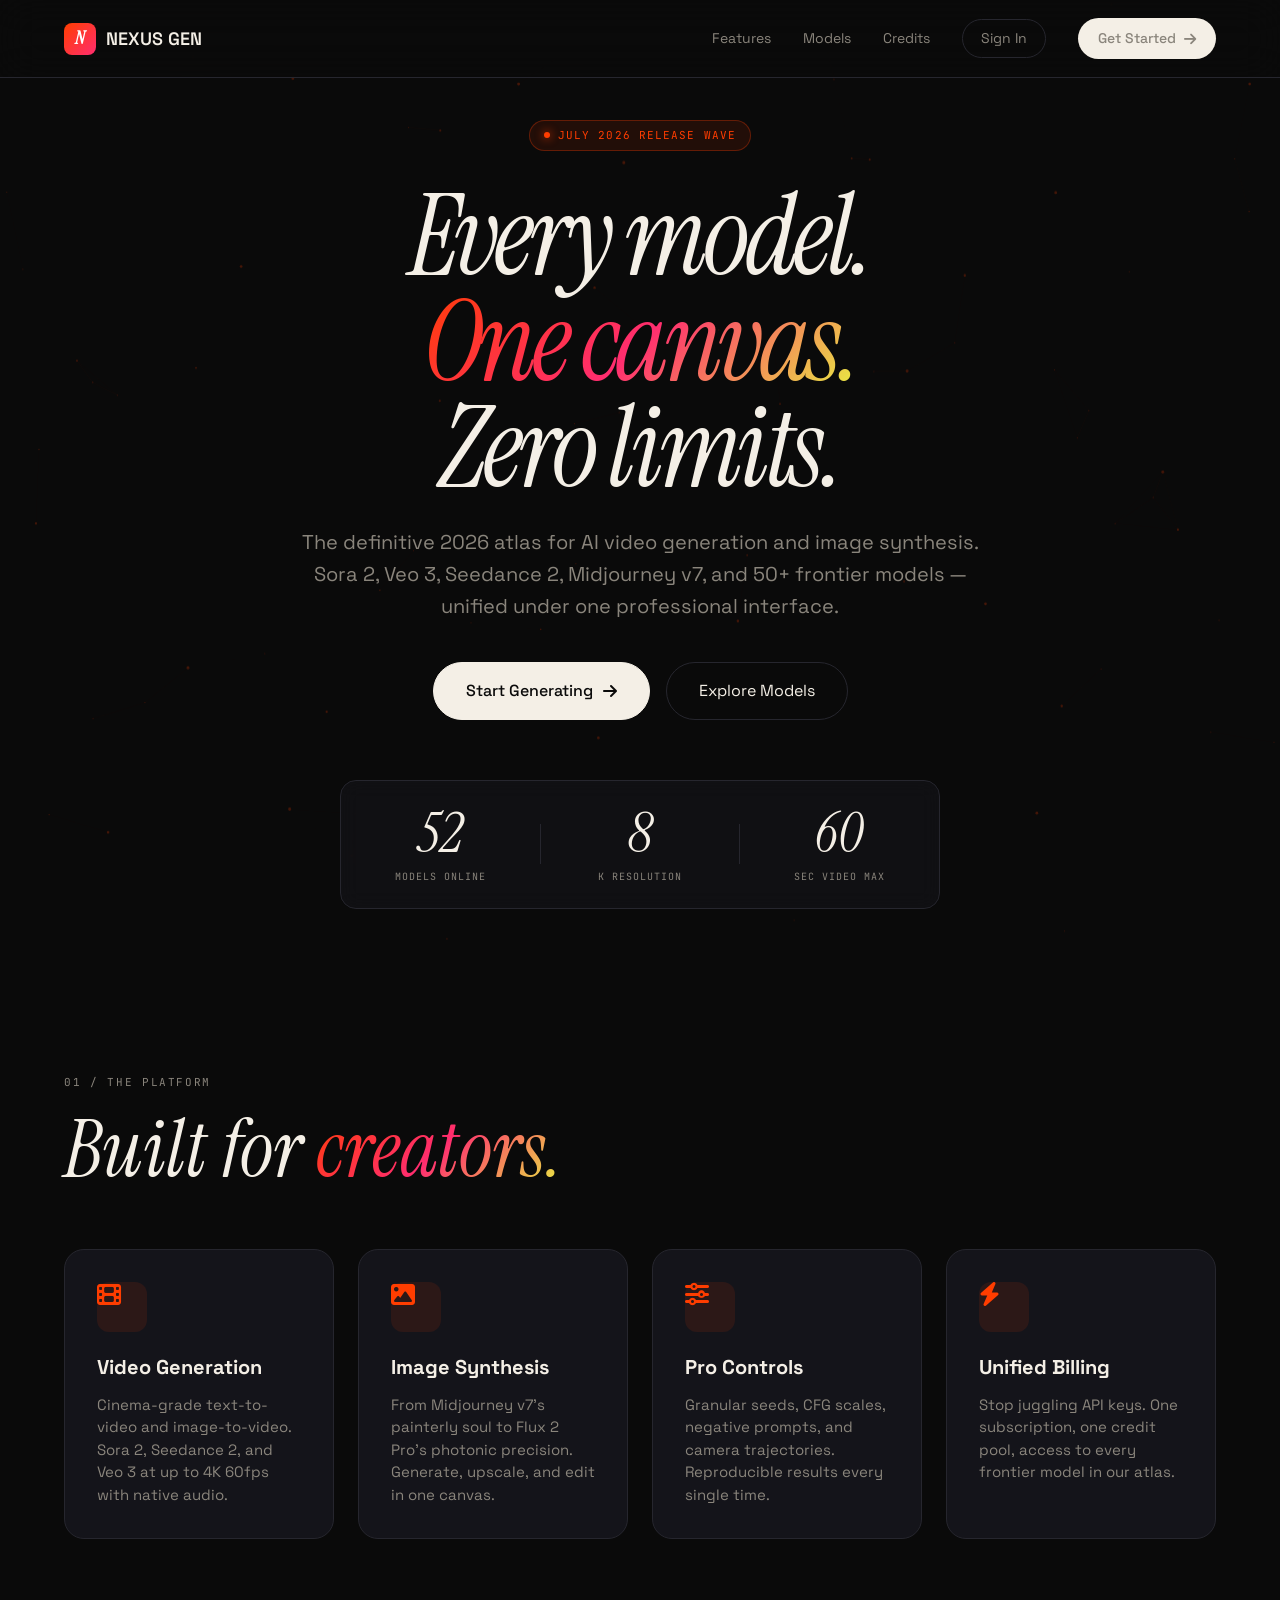
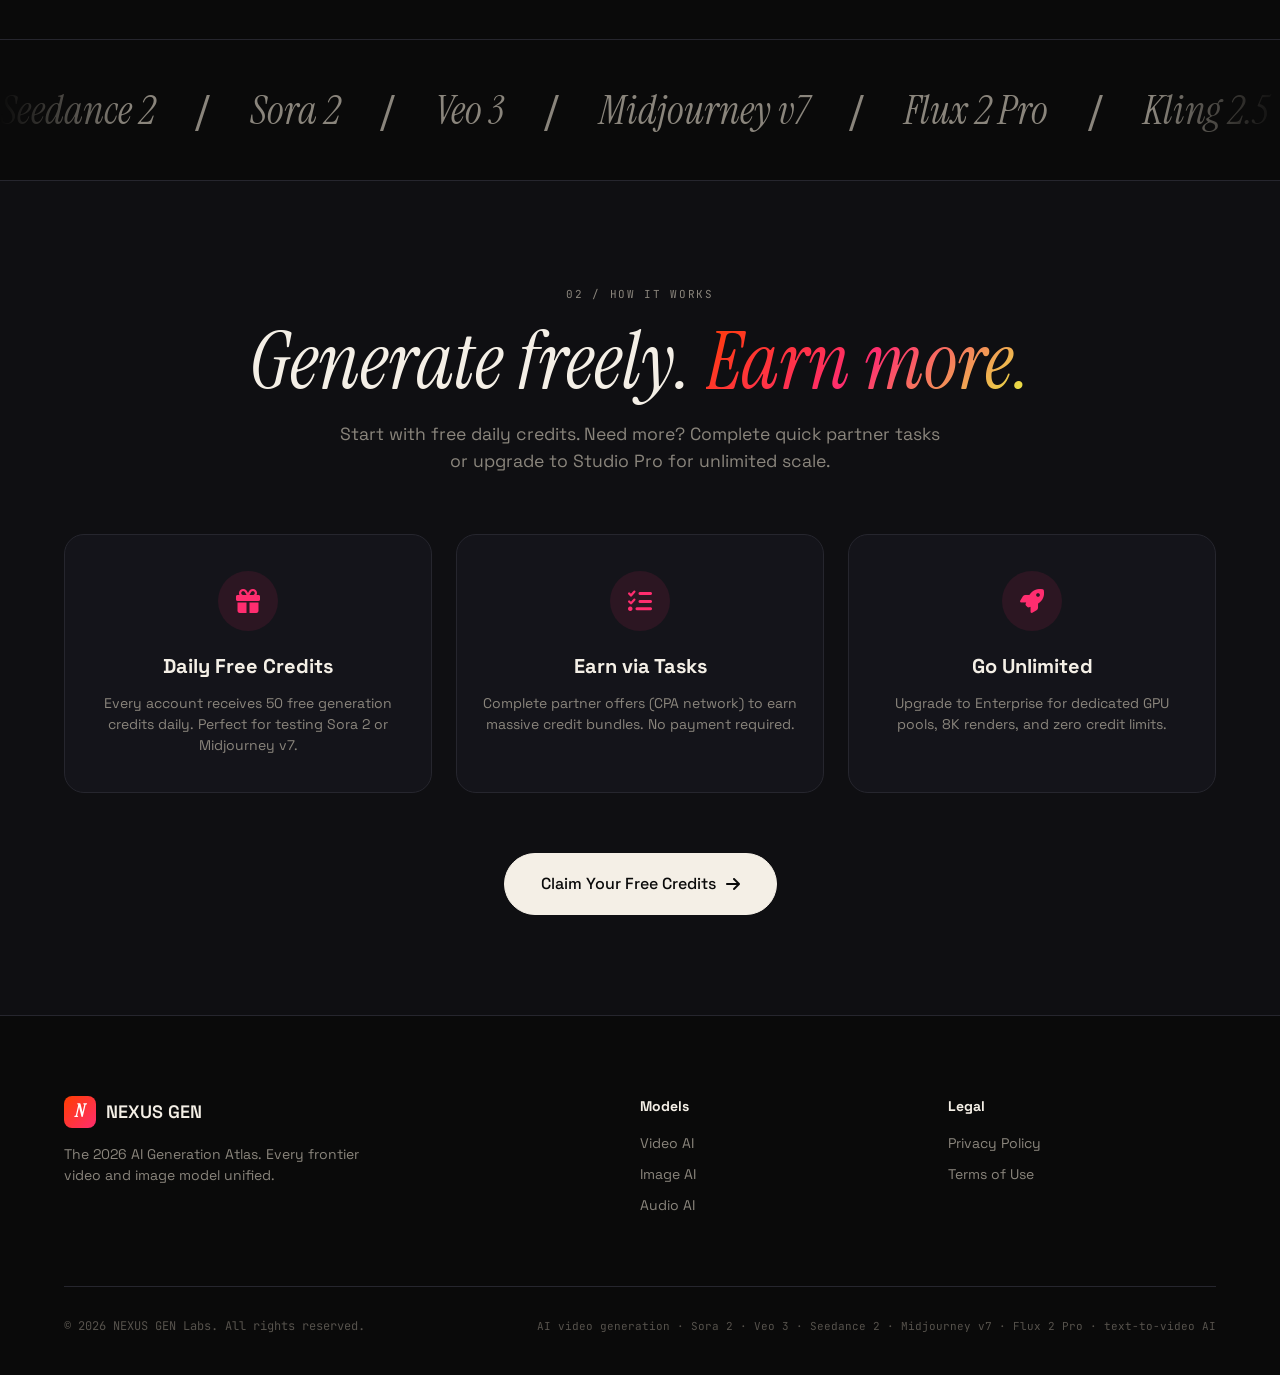
==== index.html @ 6e1616d5 "Update links in index.html to remove file extensions" ====
<!DOCTYPE html>
<html lang="en">
<head>
    <meta charset="UTF-8">
    <meta name="viewport" content="width=device-width, initial-scale=1.0, maximum-scale=1.0, user-scalable=no">
    <title>NEXUS GEN — The 2026 AI Generation Atlas | Video & Image Models</title>
    <meta name="description" content="The definitive July 2026 hub for AI video generation and image synthesis. Sora 2, Veo 3, Seedance 2, Kling 2.5, Midjourney v7, Flux 2 Pro. Start generating with free credits.">
    <meta name="keywords" content="AI video generation, AI image generation, Sora 2, Veo 3, Seedance 2, Midjourney v7, Flux 2 Pro, generative AI 2026, text-to-video AI, AI art generator">
    
    <link rel="preconnect" href="https://fonts.googleapis.com">
    <link rel="preconnect" href="https://fonts.gstatic.com" crossorigin>
    <link href="https://fonts.googleapis.com/css2?family=Instrument+Serif:ital@0;1&family=Space+Grotesk:wght@300;400;500;600;700&family=JetBrains+Mono:wght@300;400;500&display=swap" rel="stylesheet">
    
    <link rel="stylesheet" href="style.css">
    <link rel="stylesheet" href="https://cdnjs.cloudflare.com/ajax/libs/font-awesome/6.5.1/css/all.min.css">
</head>
<body>

    <!-- Navigation -->
    <nav class="navbar">
        <div class="nav-container">
            <a href="index" class="logo">
                <div class="logo-mark">N</div>
                <span>NEXUS GEN</span>
            </a>
            
            <button class="mobile-menu-btn" id="mobileMenuBtn" aria-label="Toggle menu">
                <i class="fa-solid fa-bars"></i>
            </button>
            
            <div class="nav-links" id="navLinks">
                <a href="#features">Features</a>
                <a href="#models">Models</a>
                <a href="#credits">Credits</a>
                <a href="auth" class="btn-signin">Sign In</a>
                <a href="auth" class="btn-get-started">Get Started <i class="fa-solid fa-arrow-right"></i></a>
            </div>
        </div>
    </nav>

    <!-- Hero Section -->
    <header class="hero">
        <canvas id="heroCanvas"></canvas>
        <div class="hero-content">
            <div class="badge-hero">
                <span class="dot-live"></span> July 2026 Release Wave
            </div>
            <h1 class="hero-title">
                Every model.<br>
                <span class="gradient-text">One canvas.</span><br>
                Zero limits.
            </h1>
            <p class="hero-subtitle">
                The definitive 2026 atlas for AI video generation and image synthesis. Sora 2, Veo 3, Seedance 2, Midjourney v7, and 50+ frontier models — unified under one professional interface.
            </p>
            <div class="hero-actions">
                <a href="auth" class="btn-primary">
                    Start Generating <i class="fa-solid fa-arrow-right"></i>
                </a>
                <a href="#models" class="btn-secondary">
                    Explore Models
                </a>
            </div>
            
            <div class="hero-stats">
                <div class="stat-item">
                    <span class="stat-num" data-count="52">0</span>
                    <span class="stat-label">Models Online</span>
                </div>
                <div class="stat-divider"></div>
                <div class="stat-item">
                    <span class="stat-num" data-count="8">0</span>
                    <span class="stat-label">K Resolution</span>
                </div>
                <div class="stat-divider"></div>
                <div class="stat-item">
                    <span class="stat-num" data-count="60">0</span>
                    <span class="stat-label">Sec Video Max</span>
                </div>
            </div>
        </div>
    </header>

    <!-- Features / SEO Section -->
    <section id="features" class="section-spacing">
        <div class="container">
            <div class="section-header">
                <span class="label">01 / The Platform</span>
                <h2 class="section-title">Built for <span class="gradient-text">creators.</span></h2>
            </div>
            
            <div class="features-grid">
                <div class="feature-card reveal">
                    <i class="fa-solid fa-film feature-icon"></i>
                    <h3>Video Generation</h3>
                    <p>Cinema-grade text-to-video and image-to-video. Sora 2, Seedance 2, and Veo 3 at up to 4K 60fps with native audio.</p>
                </div>
                <div class="feature-card reveal">
                    <i class="fa-solid fa-image feature-icon"></i>
                    <h3>Image Synthesis</h3>
                    <p>From Midjourney v7's painterly soul to Flux 2 Pro's photonic precision. Generate, upscale, and edit in one canvas.</p>
                </div>
                <div class="feature-card reveal">
                    <i class="fa-solid fa-sliders feature-icon"></i>
                    <h3>Pro Controls</h3>
                    <p>Granular seeds, CFG scales, negative prompts, and camera trajectories. Reproducible results every single time.</p>
                </div>
                <div class="feature-card reveal">
                    <i class="fa-solid fa-bolt feature-icon"></i>
                    <h3>Unified Billing</h3>
                    <p>Stop juggling API keys. One subscription, one credit pool, access to every frontier model in our atlas.</p>
                </div>
            </div>
        </div>
    </section>

    <!-- Models Marquee -->
    <section id="models" class="marquee-section">
        <div class="marquee">
            <div class="marquee-track">
                <span class="display-text">Seedance 2</span><span class="separator">/</span>
                <span class="display-text">Sora 2</span><span class="separator">/</span>
                <span class="display-text">Veo 3</span><span class="separator">/</span>
                <span class="display-text">Midjourney v7</span><span class="separator">/</span>
                <span class="display-text">Flux 2 Pro</span><span class="separator">/</span>
                <span class="display-text">Kling 2.5</span><span class="separator">/</span>
                <span class="display-text">Runway Gen-4</span><span class="separator">/</span>
                <span class="display-text">DALL·E 4</span><span class="separator">/</span>
                <!-- Duplicate for seamless loop -->
                <span class="display-text">Seedance 2</span><span class="separator">/</span>
                <span class="display-text">Sora 2</span><span class="separator">/</span>
                <span class="display-text">Veo 3</span><span class="separator">/</span>
                <span class="display-text">Midjourney v7</span><span class="separator">/</span>
                <span class="display-text">Flux 2 Pro</span><span class="separator">/</span>
                <span class="display-text">Kling 2.5</span><span class="separator">/</span>
                <span class="display-text">Runway Gen-4</span><span class="separator">/</span>
                <span class="display-text">DALL·E 4</span><span class="separator">/</span>
            </div>
        </div>
    </section>

    <!-- Credits System Explanation -->
    <section id="credits" class="section-spacing dark-bg">
        <div class="container">
            <div class="credits-wrapper">
                <div class="section-header text-center reveal">
                    <span class="label">02 / How It Works</span>
                    <h2 class="section-title">Generate freely. <span class="gradient-text">Earn more.</span></h2>
                    <p class="section-desc">Start with free daily credits. Need more? Complete quick partner tasks or upgrade to Studio Pro for unlimited scale.</p>
                </div>

                <div class="credits-grid">
                    <div class="credit-card reveal">
                        <div class="credit-icon"><i class="fa-solid fa-gift"></i></div>
                        <h4>Daily Free Credits</h4>
                        <p>Every account receives 50 free generation credits daily. Perfect for testing Sora 2 or Midjourney v7.</p>
                    </div>
                    <div class="credit-card reveal">
                        <div class="credit-icon"><i class="fa-solid fa-list-check"></i></div>
                        <h4>Earn via Tasks</h4>
                        <p>Complete partner offers (CPA network) to earn massive credit bundles. No payment required.</p>
                    </div>
                    <div class="credit-card reveal">
                        <div class="credit-icon"><i class="fa-solid fa-rocket"></i></div>
                        <h4>Go Unlimited</h4>
                        <p>Upgrade to Enterprise for dedicated GPU pools, 8K renders, and zero credit limits.</p>
                    </div>
                </div>

                <div class="cta-center reveal">
                    <a href="auth" class="btn-primary btn-large">
                        Claim Your Free Credits <i class="fa-solid fa-arrow-right"></i>
                    </a>
                </div>
            </div>
        </div>
    </section>

    <!-- Footer -->
    <footer class="footer">
        <div class="container">
            <div class="footer-grid">
                <div class="footer-brand">
                    <a href="index" class="logo">
                        <div class="logo-mark">N</div>
                        <span>NEXUS GEN</span>
                    </a>
                    <p>The 2026 AI Generation Atlas. Every frontier video and image model unified.</p>
                </div>
                <div class="footer-col">
                    <h5>Models</h5>
                    <a href="#">Video AI</a>
                    <a href="#">Image AI</a>
                    <a href="#">Audio AI</a>
                </div>
                <div class="footer-col">
                    <h5>Legal</h5>
                    <a href="privacy">Privacy Policy</a>
                    <a href="terms">Terms of Use</a>
                </div>
            </div>
            <div class="footer-bottom">
                <p>© 2026 NEXUS GEN Labs. All rights reserved.</p>
                <div class="seo-keywords">
                    <span>AI video generation</span> · <span>Sora 2</span> · <span>Veo 3</span> · <span>Seedance 2</span> · <span>Midjourney v7</span> · <span>Flux 2 Pro</span> · <span>text-to-video AI</span>
                </div>
            </div>
        </div>
    </footer>

    <script src="script.js"></script>
</body>
</html>
---- style.css ----
/* Variables & Reset */
:root {
    --bg: #0a0a0a;
    --bg-2: #0f0f12;
    --surface: #14141a;
    --surface-2: #1c1c24;
    --border: #26262e;
    --text: #f4efe6;
    --text-dim: #8a857c;
    --text-faint: #56524c;
    --accent: #ff3d00;
    --accent-2: #e6ff3d;
    --accent-3: #ff2d6f;
    --green: #3dff8a;
    --display: 'Instrument Serif', serif;
    --sans: 'Space Grotesk', sans-serif;
    --mono: 'JetBrains Mono', monospace;
}

* { margin: 0; padding: 0; box-sizing: border-box; -webkit-tap-highlight-color: transparent; }
html { scroll-behavior: smooth; }
body {
    background: var(--bg);
    color: var(--text);
    font-family: var(--sans);
    overflow-x: hidden;
    line-height: 1.5;
    -webkit-font-smoothing: antialiased;
}
::selection { background: var(--accent); color: #000; }
a { text-decoration: none; color: inherit; }

.container { max-width: 1200px; margin: 0 auto; padding: 0 24px; }
.display-text { font-family: var(--display); font-style: italic; font-weight: 400; }
.label { font-family: var(--mono); font-size: 11px; letter-spacing: 0.15em; text-transform: uppercase; color: var(--text-dim); }
.gradient-text {
    background: linear-gradient(135deg, var(--accent) 0%, var(--accent-3) 50%, var(--accent-2) 100%);
    -webkit-background-clip: text; -webkit-text-fill-color: transparent; background-clip: text;
}
.text-center { text-align: center; }

/* Navigation */
.navbar {
    position: fixed; top: 0; left: 0; width: 100%; z-index: 1000;
    background: rgba(10, 10, 10, 0.8);
    backdrop-filter: blur(20px) saturate(180%);
    border-bottom: 1px solid var(--border);
}
.nav-container {
    max-width: 1200px; margin: 0 auto; padding: 18px 24px;
    display: flex; justify-content: space-between; align-items: center;
}
.logo { display: flex; align-items: center; gap: 10px; font-weight: 600; font-size: 18px; }
.logo-mark {
    width: 32px; height: 32px; border-radius: 8px; display: flex; align-items: center; justify-content: center;
    background: linear-gradient(135deg, var(--accent), var(--accent-3));
    font-family: var(--display); font-style: italic; color: #fff; font-size: 18px;
}
.nav-links { display: flex; align-items: center; gap: 32px; }
.nav-links a { color: var(--text-dim); transition: 0.2s; font-size: 14px; }
.nav-links a:hover { color: var(--text); }
.btn-signin { border: 1px solid var(--border); padding: 8px 18px; border-radius: 999px; }
.btn-get-started {
    background: var(--text); color: var(--bg); padding: 10px 20px; border-radius: 999px;
    font-weight: 500; display: flex; align-items: center; gap: 8px; transition: 0.3s;
}
.btn-get-started:hover { background: var(--accent); color: #fff; transform: translateY(-2px); }

.mobile-menu-btn {
    display: none; background: none; border: none; color: var(--text);
    font-size: 24px; cursor: pointer;
}

/* Hero */
.hero {
    min-height: 100vh; display: flex; align-items: center; justify-content: center;
    position: relative; padding: 120px 24px 60px; text-align: center;
}
#heroCanvas { position: absolute; top: 0; left: 0; width: 100%; height: 100%; z-index: 1; opacity: 0.4; }
.hero-content { position: relative; z-index: 2; max-width: 900px; }
.badge-hero {
    display: inline-flex; align-items: center; gap: 8px; padding: 6px 14px;
    background: rgba(255, 61, 0, 0.1); border: 1px solid rgba(255, 61, 0, 0.3);
    border-radius: 999px; font-family: var(--mono); font-size: 11px; letter-spacing: 0.1em;
    text-transform: uppercase; color: var(--accent); margin-bottom: 32px;
}
.dot-live { width: 6px; height: 6px; border-radius: 50%; background: var(--accent); box-shadow: 0 0 10px var(--accent); animation: pulse 2s infinite; }
@keyframes pulse { 0%, 100% { opacity: 1; } 50% { opacity: 0.4; } }

.hero-title {
    font-family: var(--display); font-style: italic; font-weight: 400;
    font-size: clamp(2.8rem, 10vw, 7rem); line-height: 0.95; letter-spacing: -0.04em;
    margin-bottom: 24px;
}
.hero-subtitle {
    font-size: clamp(1rem, 3vw, 1.25rem); color: var(--text-dim); max-width: 700px;
    margin: 0 auto 40px; line-height: 1.6;
}
.hero-actions { display: flex; gap: 16px; justify-content: center; flex-wrap: wrap; margin-bottom: 60px; }

.btn-primary {
    background: var(--text); color: var(--bg); padding: 16px 32px; border-radius: 999px;
    font-weight: 500; display: inline-flex; align-items: center; gap: 10px;
    transition: all 0.3s cubic-bezier(0.4,0,0.2,1); border: 1px solid var(--text);
}
.btn-primary:hover { background: var(--accent); border-color: var(--accent); color: #fff; transform: translateY(-2px); }
.btn-large { padding: 18px 36px; font-size: 16px; }
.btn-secondary {
    background: transparent; color: var(--text); padding: 16px 32px; border-radius: 999px;
    border: 1px solid var(--border); transition: 0.3s; display: inline-flex; align-items: center; gap: 10px;
}
.btn-secondary:hover { border-color: var(--text); background: rgba(255,255,255,0.05); }

.hero-stats {
    display: flex; align-items: center; justify-content: center; gap: 24px;
    padding: 24px; border: 1px solid var(--border); border-radius: 16px;
    background: rgba(20, 20, 26, 0.6); backdrop-filter: blur(10px);
    max-width: 600px; margin: 0 auto;
}
.stat-item { display: flex; flex-direction: column; align-items: center; flex: 1; }
.stat-num { font-family: var(--display); font-style: italic; font-size: clamp(2rem, 6vw, 3.5rem); line-height: 1; color: var(--text); }
.stat-label { font-family: var(--mono); font-size: 10px; color: var(--text-dim); text-transform: uppercase; letter-spacing: 0.1em; margin-top: 8px; }
.stat-divider { width: 1px; height: 40px; background: var(--border); }

/* Sections */
.section-spacing { padding: 100px 0; }
.dark-bg { background: var(--bg-2); }
.section-header { margin-bottom: 60px; }
.section-title {
    font-family: var(--display); font-style: italic; font-weight: 400;
    font-size: clamp(2.5rem, 7vw, 5rem); line-height: 1; margin-top: 16px;
}
.section-desc { max-width: 600px; margin: 20px auto 0; color: var(--text-dim); font-size: 1.1rem; }

/* Features */
.features-grid { display: grid; grid-template-columns: repeat(auto-fit, minmax(260px, 1fr)); gap: 24px; }
.feature-card {
    background: var(--surface); border: 1px solid var(--border); border-radius: 20px;
    padding: 32px; transition: 0.3s;
}
.feature-card:hover { transform: translateY(-4px); border-color: var(--accent); background: var(--surface-2); }
.feature-icon {
    font-size: 24px; color: var(--accent); margin-bottom: 20px;
    width: 50px; height: 50px; border-radius: 12px;
    display: flex; align-items: center; justify-content: center;
    background: rgba(255, 61, 0, 0.1);
}
.feature-card h3 { font-size: 20px; margin-bottom: 12px; }
.feature-card p { color: var(--text-dim); font-size: 15px; }

/* Marquee */
.marquee-section { padding: 40px 0; border-top: 1px solid var(--border); border-bottom: 1px solid var(--border); background: var(--bg); overflow: hidden; }
.marquee { display: flex; overflow: hidden; mask-image: linear-gradient(90deg, transparent, #000 10%, #000 90%, transparent); }
.marquee-track { display: flex; gap: 40px; animation: scroll 30s linear infinite; white-space: nowrap; }
.marquee-track span { font-size: clamp(1.5rem, 4vw, 2.5rem); color: var(--text-dim); }
.separator { color: var(--text-faint); }
@keyframes scroll { from { transform: translateX(0); } to { transform: translateX(-50%); } }

/* Credits System */
.credits-grid { display: grid; grid-template-columns: repeat(auto-fit, minmax(280px, 1fr)); gap: 24px; margin-bottom: 60px; }
.credit-card {
    background: var(--surface); border: 1px solid var(--border); border-radius: 20px;
    padding: 36px 24px; text-align: center; transition: 0.3s;
}
.credit-card:hover { border-color: var(--accent-3); transform: translateY(-4px); }
.credit-icon {
    width: 60px; height: 60px; margin: 0 auto 20px; border-radius: 50%;
    background: rgba(255, 45, 111, 0.1); color: var(--accent-3);
    display: flex; align-items: center; justify-content: center; font-size: 24px;
}
.credit-card h4 { font-size: 20px; margin-bottom: 12px; }
.credit-card p { color: var(--text-dim); font-size: 14px; }
.cta-center { text-align: center; }

/* Footer */
.footer { padding: 80px 0 40px; border-top: 1px solid var(--border); }
.footer-grid { display: grid; grid-template-columns: 2fr 1fr 1fr; gap: 40px; margin-bottom: 60px; }
.footer-brand p { color: var(--text-dim); margin-top: 16px; font-size: 14px; max-width: 300px; }
.footer-col h5 { font-size: 14px; margin-bottom: 16px; }
.footer-col a { display: block; color: var(--text-dim); font-size: 14px; margin-bottom: 10px; transition: 0.2s; }
.footer-col a:hover { color: var(--accent); }
.footer-bottom { border-top: 1px solid var(--border); padding-top: 30px; display: flex; justify-content: space-between; align-items: center; gap: 20px; flex-wrap: wrap; }
.footer-bottom p { color: var(--text-faint); font-size: 12px; font-family: var(--mono); }
.seo-keywords { font-size: 11px; color: var(--text-faint); font-family: var(--mono); }

/* Reveal Animation */
.reveal { opacity: 0; transform: translateY(30px); transition: all 0.8s cubic-bezier(0.16, 1, 0.3, 1); }
.reveal.in { opacity: 1; transform: translateY(0); }

/* Mobile Responsiveness */
@media (max-width: 768px) {
    .mobile-menu-btn { display: block; }
    .nav-links {
        position: fixed; top: 70px; right: -100%; width: 100%; height: calc(100vh - 70px);
        background: var(--bg-2); flex-direction: column; justify-content: flex-start; align-items: center;
        padding-top: 40px; gap: 24px; transition: right 0.4s ease; border-top: 1px solid var(--border);
    }
    .nav-links.active { right: 0; }
    .nav-links a { font-size: 18px; }
    .btn-signin, .btn-get-started { padding: 12px 24px; font-size: 16px; }

    .hero-stats { flex-direction: column; gap: 16px; }
    .stat-divider { width: 60px; height: 1px; }

    .footer-grid { grid-template-columns: 1fr; text-align: center; }
    .footer-brand p { margin: 16px auto 0; }
    .footer-bottom { flex-direction: column; text-align: center; }
  }
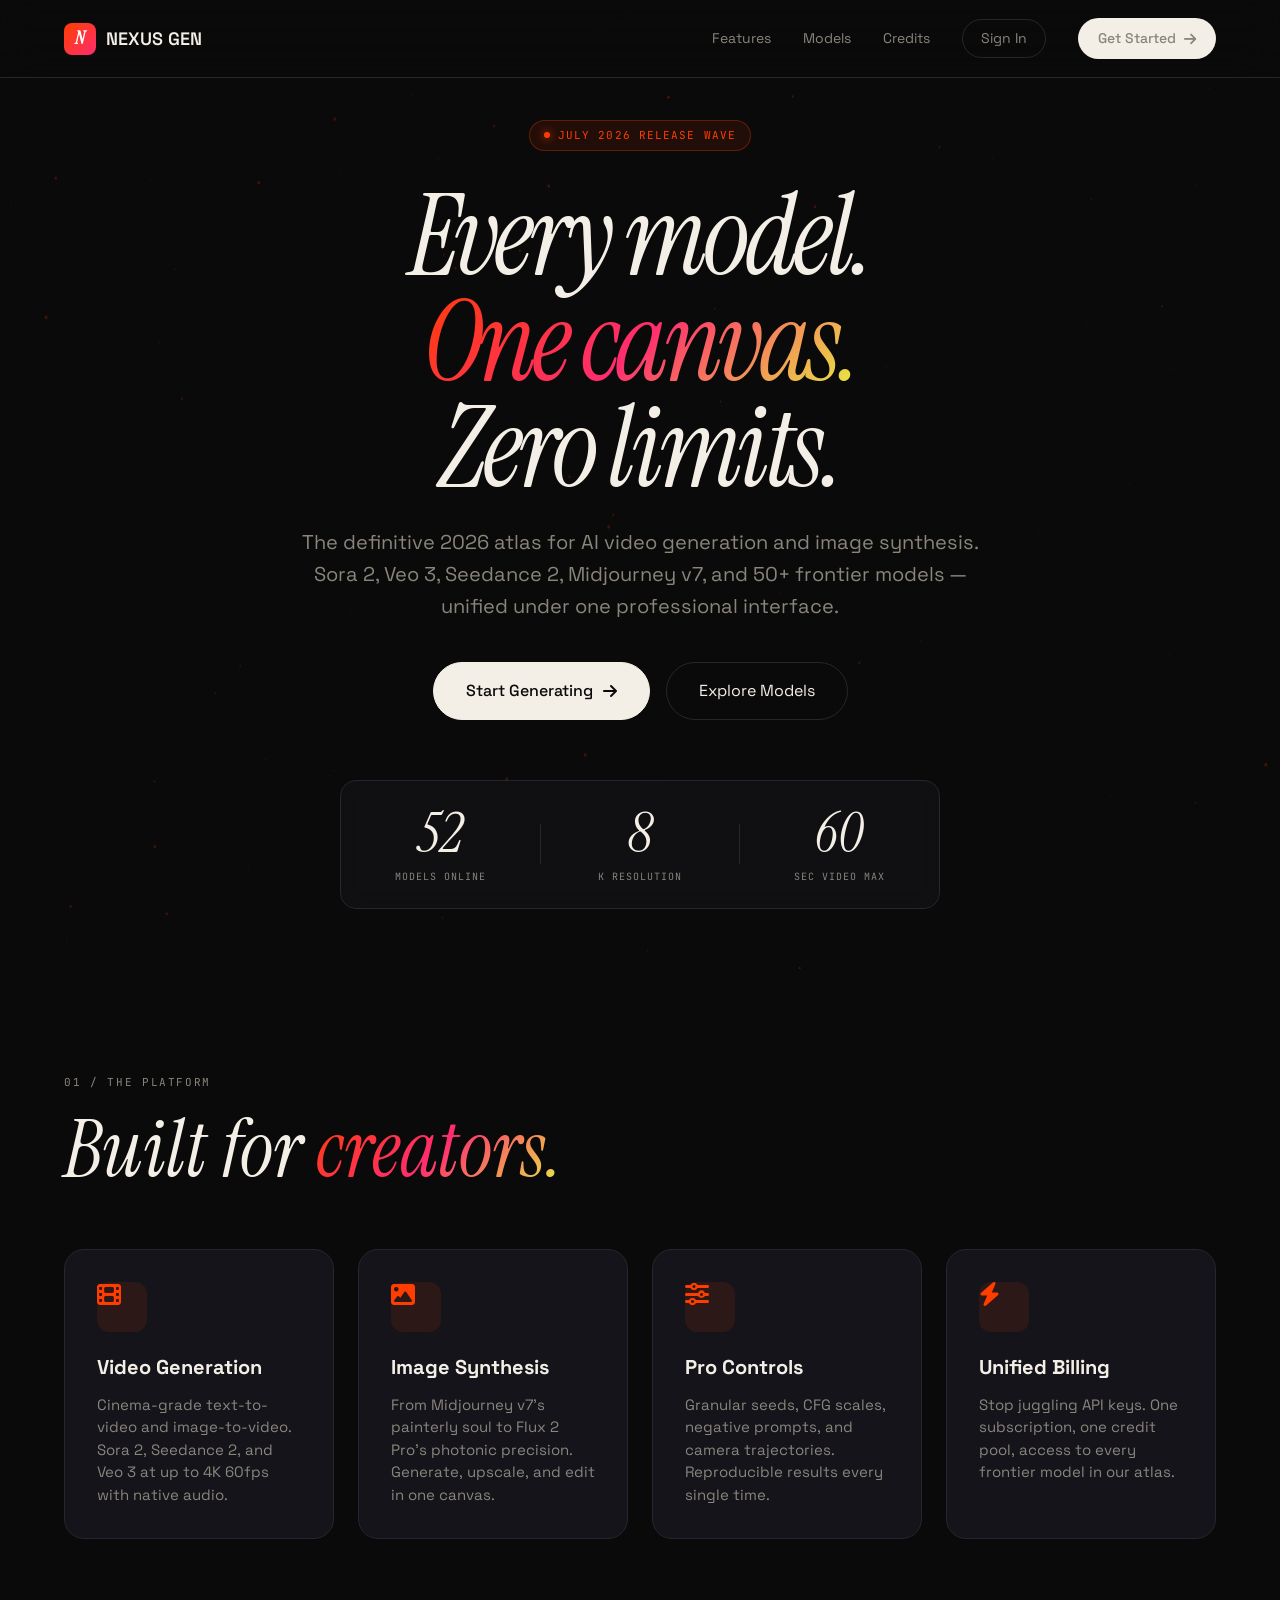
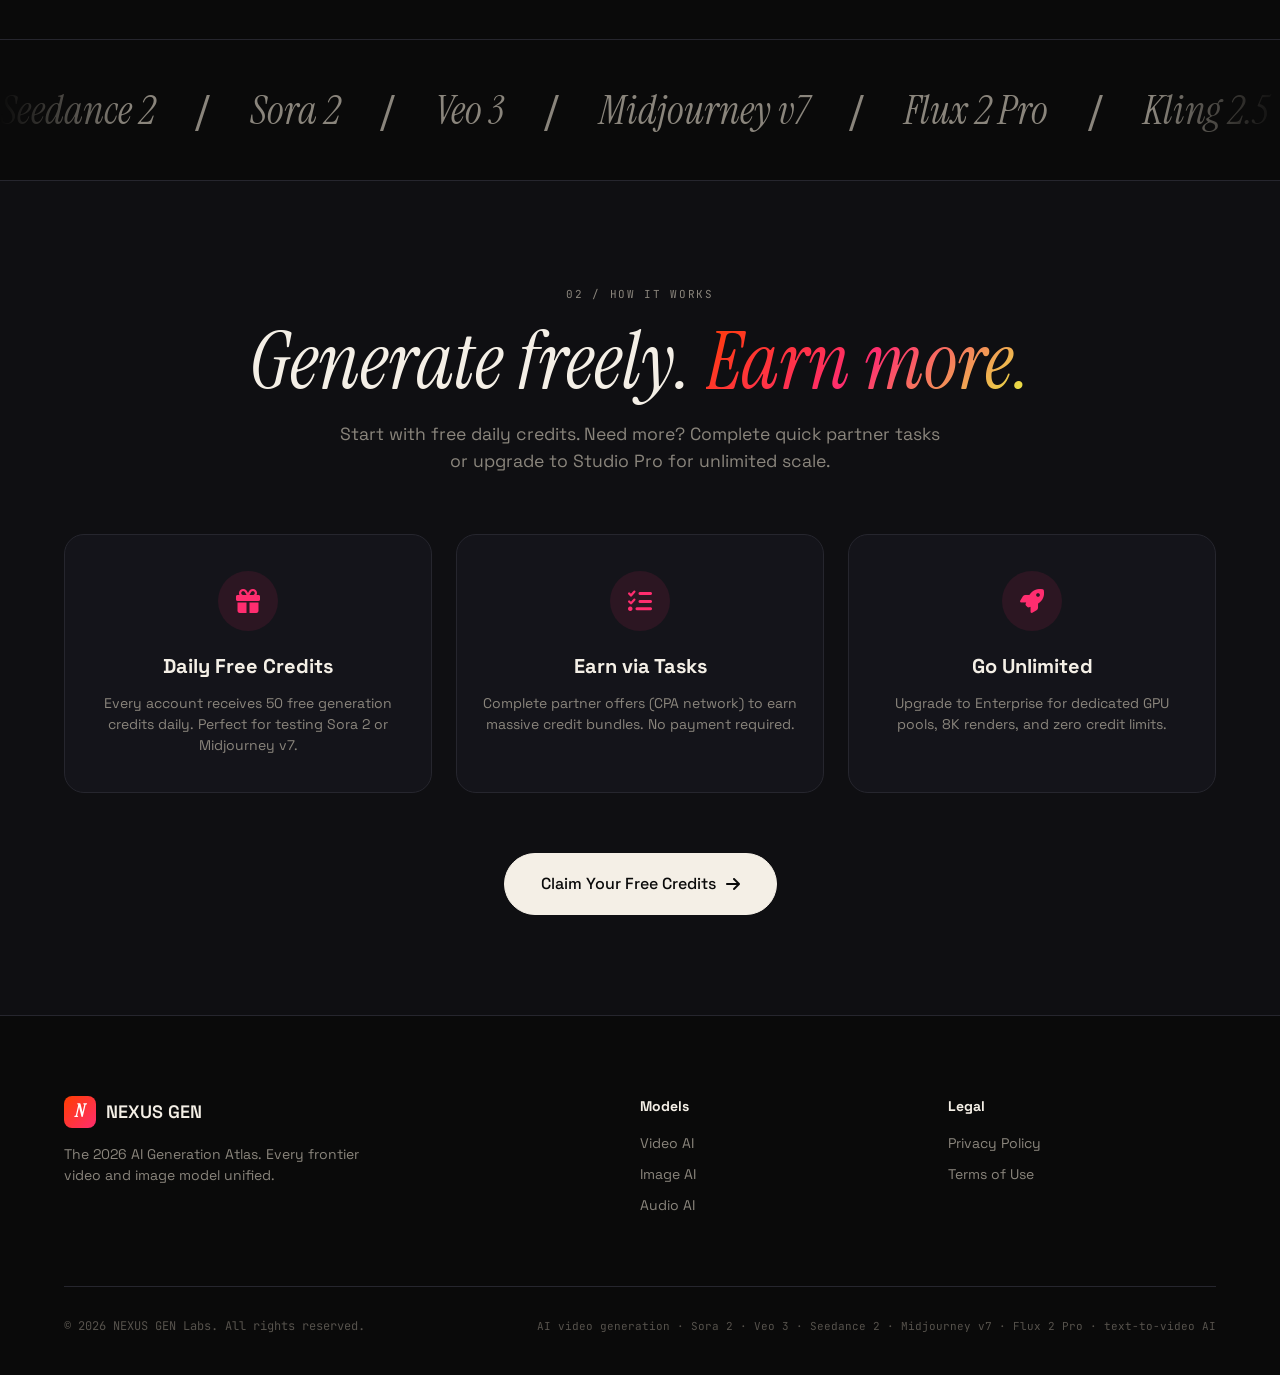
==== commit 8247722a: "Enhance HTML with SEO and social media meta tags Added meta tags for SEO and social media sharing." ====
--- a/index.html
+++ b/index.html
@@ -1,12 +1,30 @@
 <!DOCTYPE html>
 <html lang="en">
 <head>
+    <!-- Basic Meta Tags (Always First) -->
     <meta charset="UTF-8">
     <meta name="viewport" content="width=device-width, initial-scale=1.0, maximum-scale=1.0, user-scalable=no">
     <title>NEXUS GEN — The 2026 AI Generation Atlas | Video & Image Models</title>
+    
+    <!-- SEO Meta Tags -->
     <meta name="description" content="The definitive July 2026 hub for AI video generation and image synthesis. Sora 2, Veo 3, Seedance 2, Kling 2.5, Midjourney v7, Flux 2 Pro. Start generating with free credits.">
     <meta name="keywords" content="AI video generation, AI image generation, Sora 2, Veo 3, Seedance 2, Midjourney v7, Flux 2 Pro, generative AI 2026, text-to-video AI, AI art generator">
     
+    <!-- Open Graph / Social Media Meta Tags -->
+    <meta property="og:title" content="NEXUS GEN — The 2026 AI Generation Atlas">
+    <meta property="og:description" content="The definitive 2026 hub for AI video generation and image synthesis. Sora 2, Veo 3, Seedance 2, Midjourney v7, Flux 2 Pro.">
+    <meta property="og:type" content="website">
+    <meta property="og:url" content="https://nexusgen.cc/">
+
+    <!-- Twitter Card Meta Tags -->
+    <meta name="twitter:card" content="summary_large_image">
+    <meta name="twitter:title" content="NEXUS GEN — The 2026 AI Generation Atlas">
+    <meta name="twitter:description" content="Generate cinema-grade video and photonic images with 52+ AI models in one professional interface.">
+    
+    <!-- Favicon (Icon ديال الموقع فالمتصفح) -->
+    <link rel="icon" href="data:image/svg+xml,<svg xmlns='http://www.w3.org/2000/svg' viewBox='0 0 100 100'><text y='.9em' font-size='90' x='10'>🧬</text></svg>" />
+
+    <!-- Fonts & Styles -->
     <link rel="preconnect" href="https://fonts.googleapis.com">
     <link rel="preconnect" href="https://fonts.gstatic.com" crossorigin>
     <link href="https://fonts.googleapis.com/css2?family=Instrument+Serif:ital@0;1&family=Space+Grotesk:wght@300;400;500;600;700&family=JetBrains+Mono:wght@300;400;500&display=swap" rel="stylesheet">
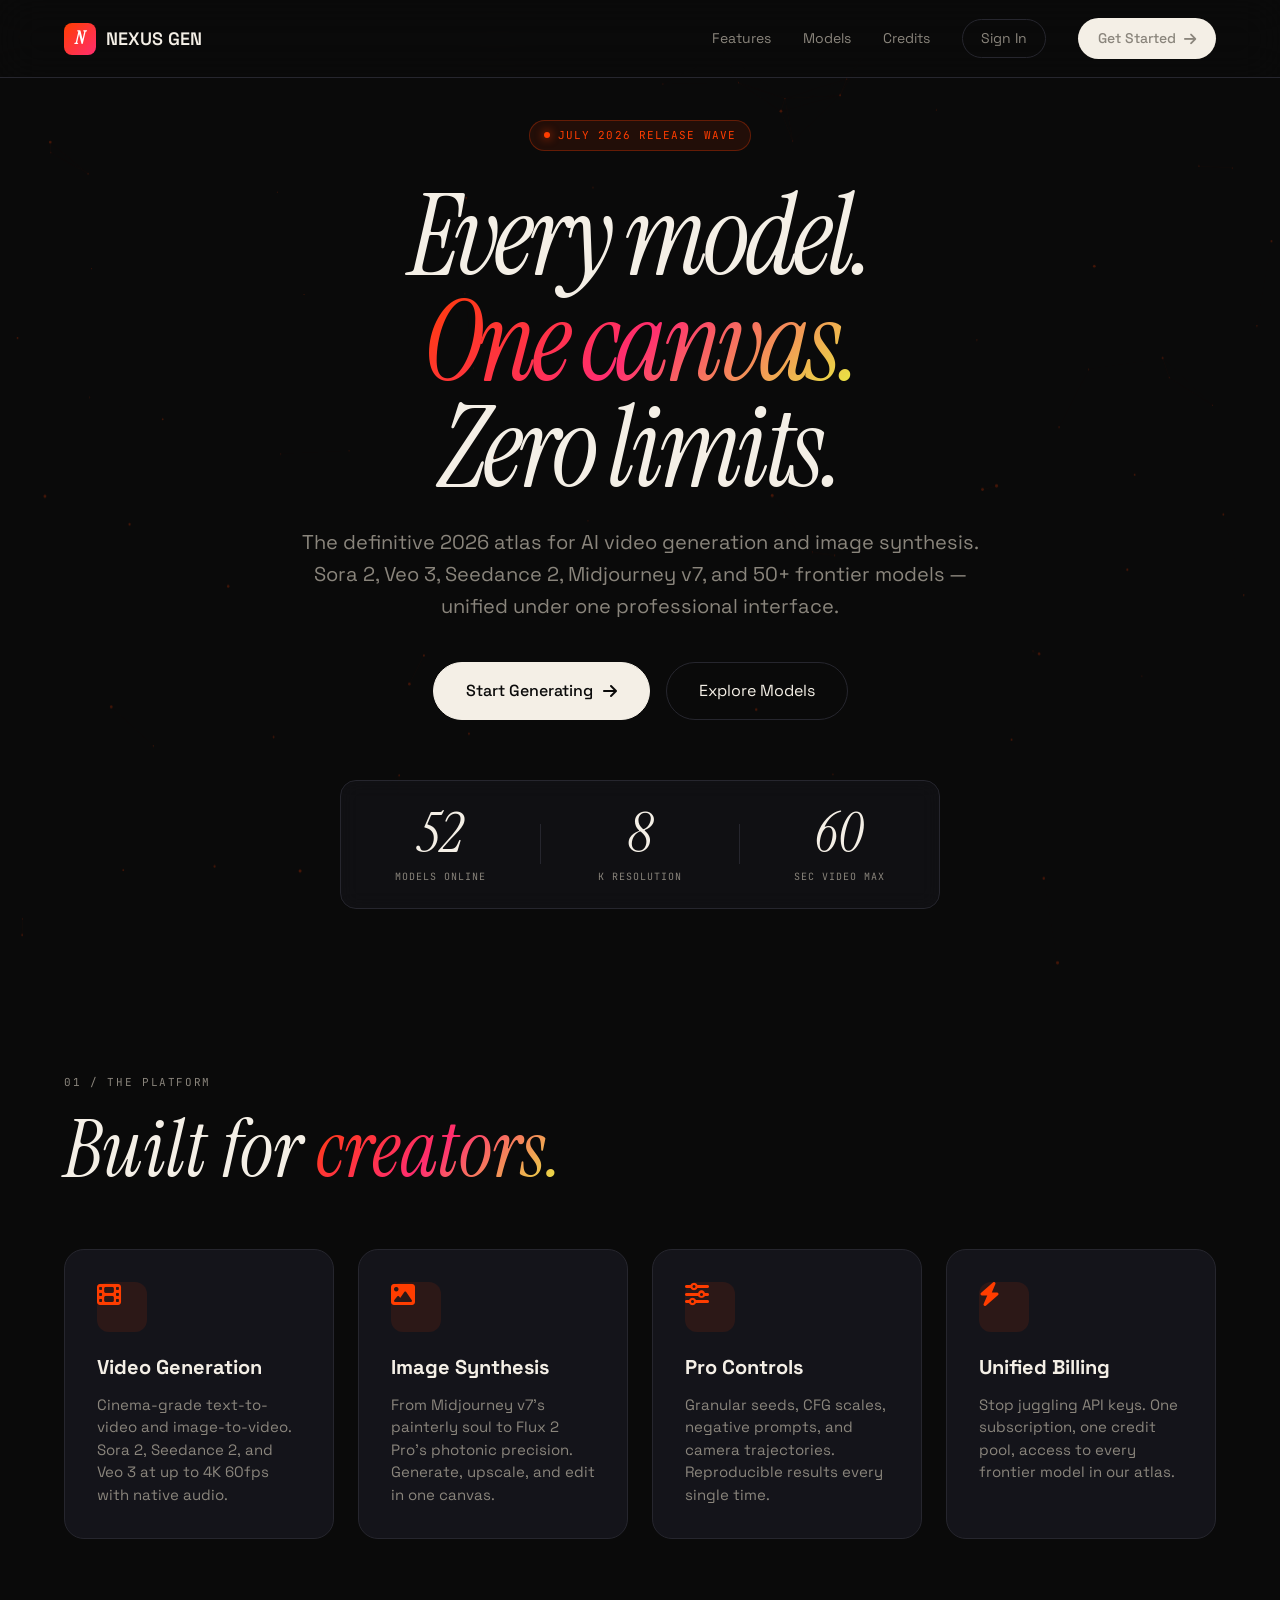
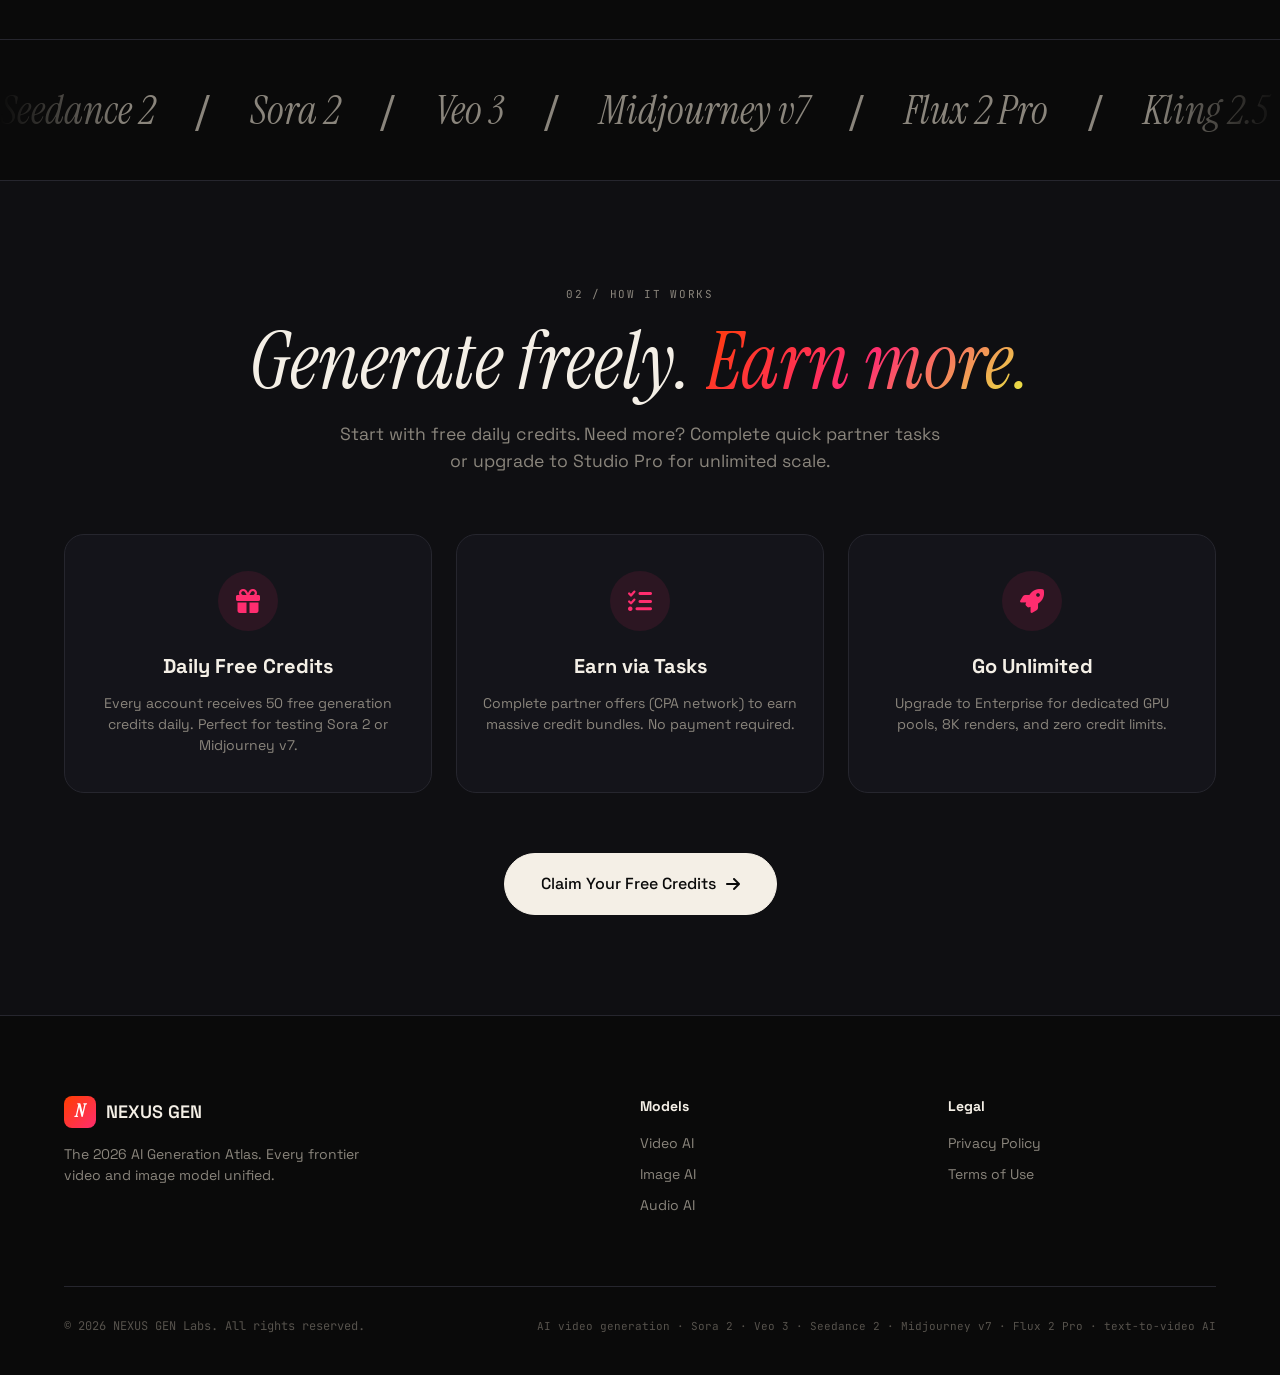
==== commit 90f49de2: "Integrate Google Tag Manager into index.html Added Google Tag Manager scripts for tracking." ====
--- a/index.html
+++ b/index.html
@@ -4,8 +4,17 @@
     <!-- Basic Meta Tags (Always First) -->
     <meta charset="UTF-8">
     <meta name="viewport" content="width=device-width, initial-scale=1.0, maximum-scale=1.0, user-scalable=no">
-    <title>NEXUS GEN — The 2026 AI Generation Atlas | Video & Image Models</title>
-    
+    <title>NEXUS GEN — The 2026 AI Generation Atlas | Video & Image Models</title> 
+    
+    <!-- Google tag (gtag.js) -->
+<script async src="https://www.googletagmanager.com/gtag/js?id=G-3JZDK2EW7N"></script>
+<script>
+  window.dataLayer = window.dataLayer || [];
+  function gtag(){dataLayer.push(arguments);}
+  gtag('js', new Date());
+
+  gtag('config', 'G-3JZDK2EW7N');
+</script>
     <!-- SEO Meta Tags -->
     <meta name="description" content="The definitive July 2026 hub for AI video generation and image synthesis. Sora 2, Veo 3, Seedance 2, Kling 2.5, Midjourney v7, Flux 2 Pro. Start generating with free credits.">
     <meta name="keywords" content="AI video generation, AI image generation, Sora 2, Veo 3, Seedance 2, Midjourney v7, Flux 2 Pro, generative AI 2026, text-to-video AI, AI art generator">
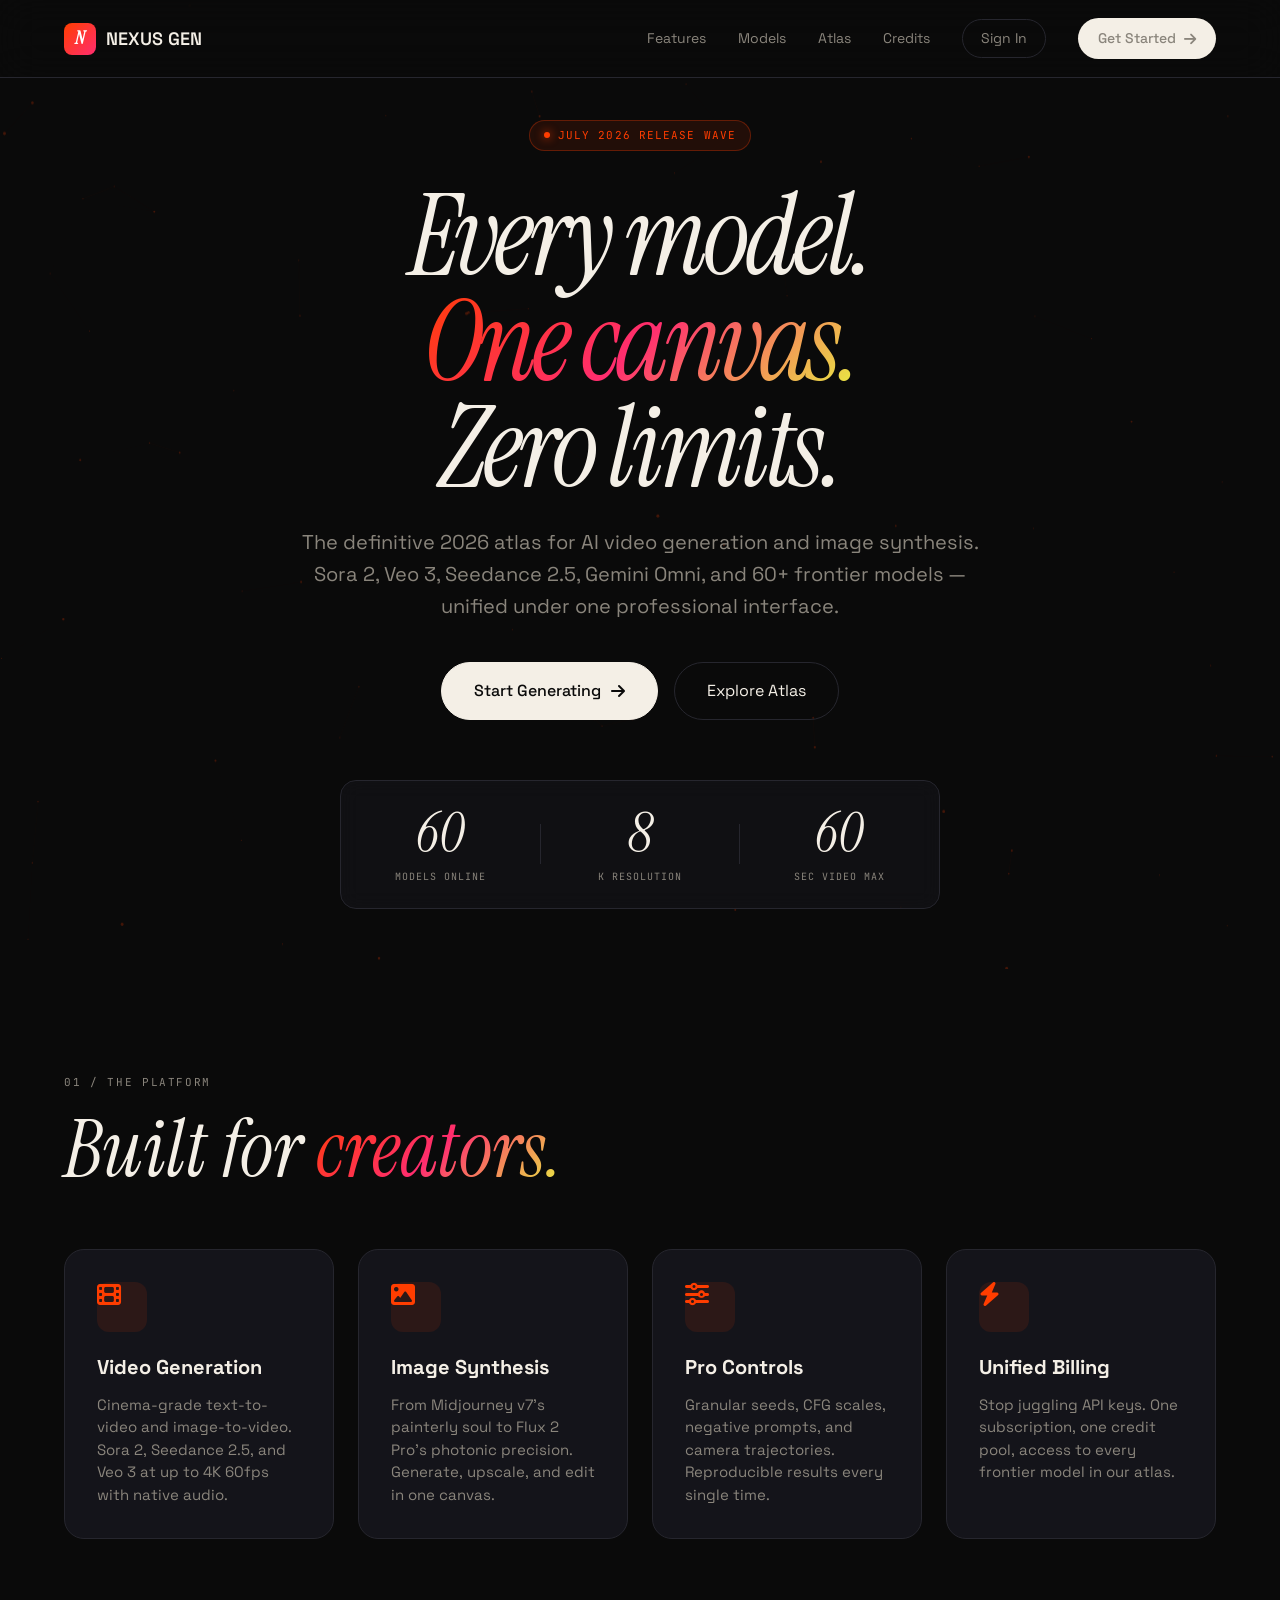
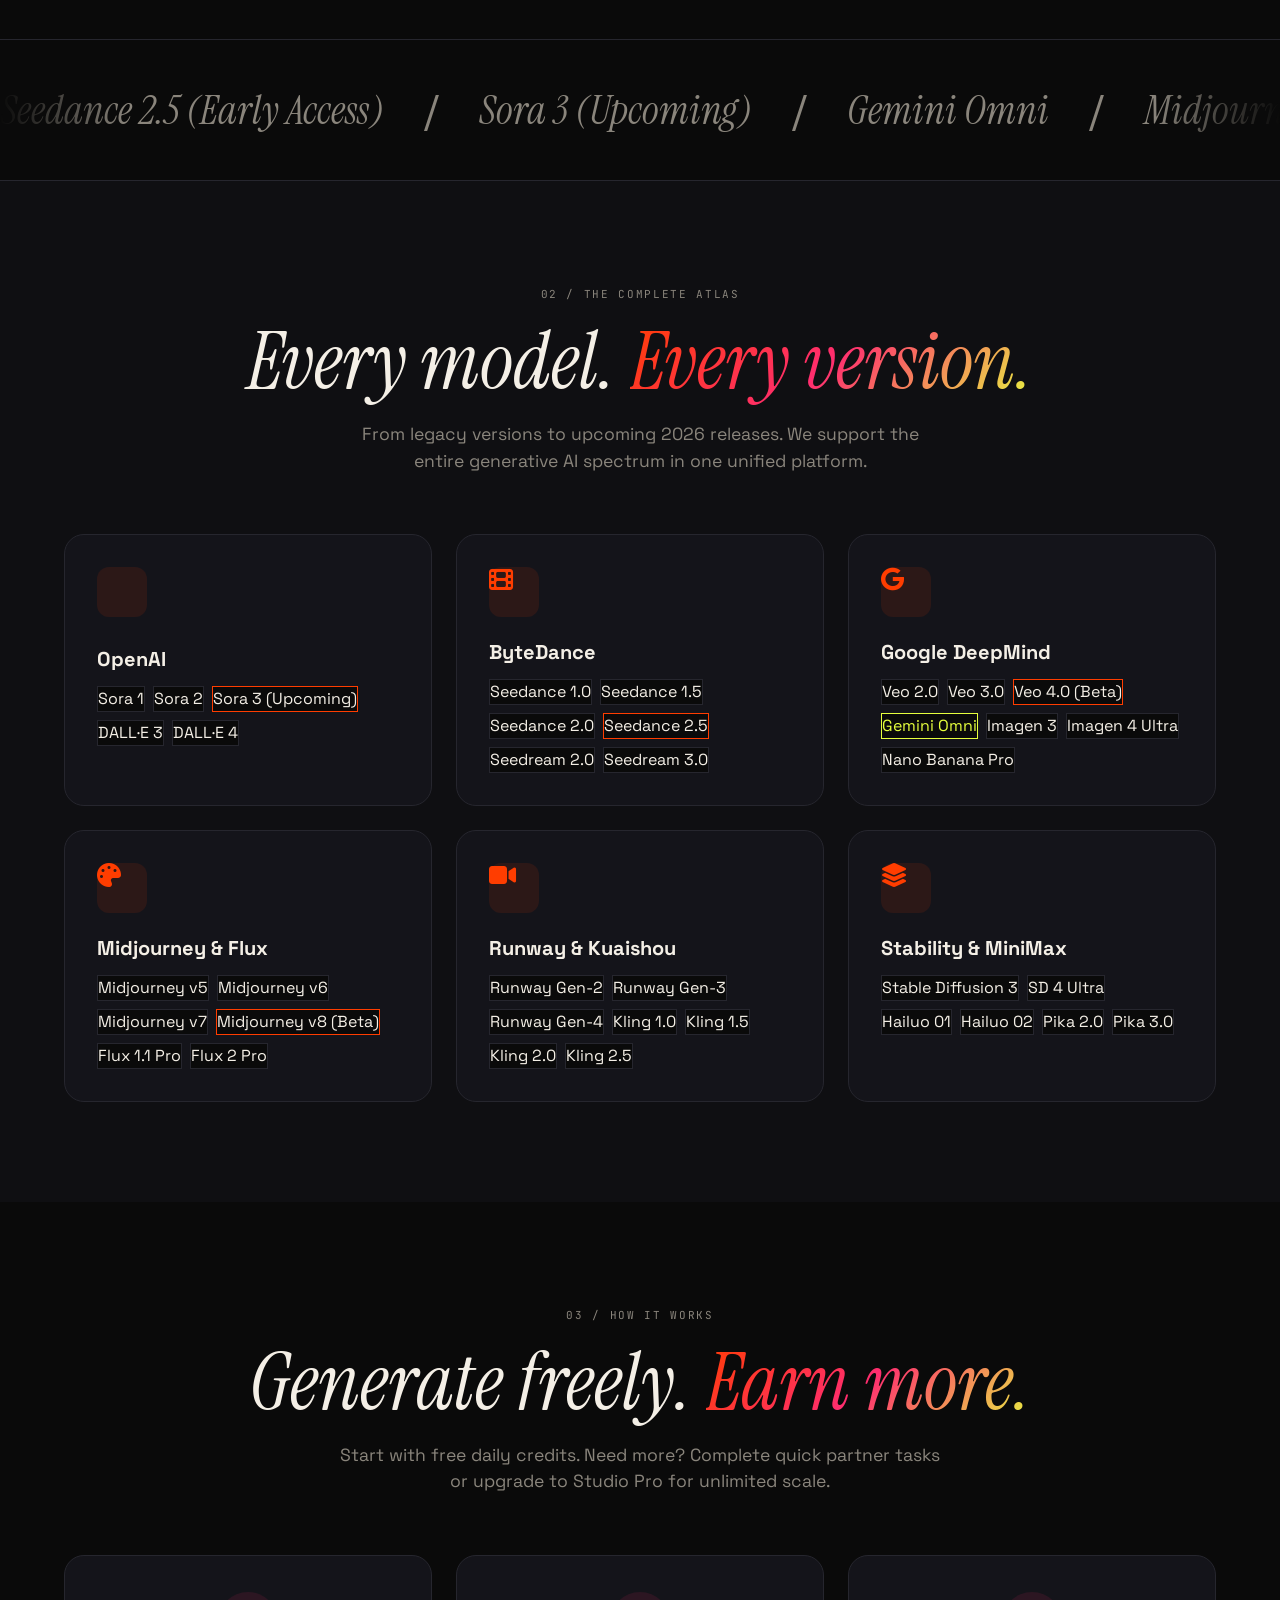
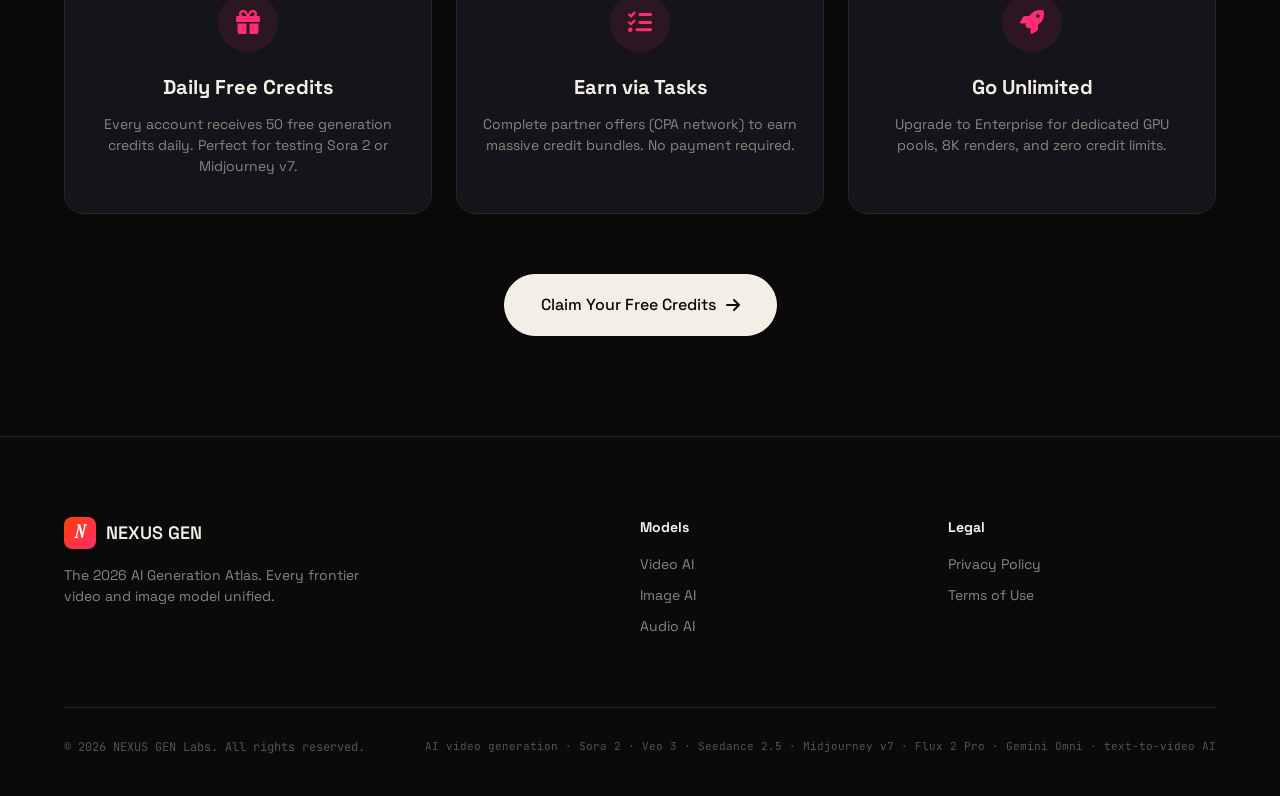
==== commit 04113cd7: "Revise SEO tags and model details in index.html Updated SEO metadata and model references in index.h" ====
--- a/index.html
+++ b/index.html
@@ -7,30 +7,31 @@
     <title>NEXUS GEN — The 2026 AI Generation Atlas | Video & Image Models</title> 
     
     <!-- Google tag (gtag.js) -->
-<script async src="https://www.googletagmanager.com/gtag/js?id=G-3JZDK2EW7N"></script>
-<script>
-  window.dataLayer = window.dataLayer || [];
-  function gtag(){dataLayer.push(arguments);}
-  gtag('js', new Date());
-
-  gtag('config', 'G-3JZDK2EW7N');
-</script>
-    <!-- SEO Meta Tags -->
-    <meta name="description" content="The definitive July 2026 hub for AI video generation and image synthesis. Sora 2, Veo 3, Seedance 2, Kling 2.5, Midjourney v7, Flux 2 Pro. Start generating with free credits.">
-    <meta name="keywords" content="AI video generation, AI image generation, Sora 2, Veo 3, Seedance 2, Midjourney v7, Flux 2 Pro, generative AI 2026, text-to-video AI, AI art generator">
+    <script async src="https://www.googletagmanager.com/gtag/js?id=G-3JZDK2EW7N"></script>
+    <script>
+      window.dataLayer = window.dataLayer || [];
+      function gtag(){dataLayer.push(arguments);}
+      gtag('js', new Date());
+
+      gtag('config', 'G-3JZDK2EW7N');
+    </script>
+    
+    <!-- SEO Meta Tags  -->
+    <meta name="description" content="The definitive 2026 atlas for AI video and image generation. Access every model version from Seedance 1.0 to 2.5, Sora 1 to Sora 3, Midjourney v5 to v8, Veo 2 to Veo 4, and DALL-E 3 to 4. Start generating with free credits.">
+    <meta name="keywords" content="Sora 1, Sora 2, Sora 3, Seedance 1.0, Seedance 1.5, Seedance 2.0, Seedance 2.5, Veo 2, Veo 3, Veo 4, Gemini Omni, Midjourney v5, Midjourney v6, Midjourney v7, Midjourney v8, Flux 1 Pro, Flux 2 Pro, DALL-E 3, DALL-E 4, Stable Diffusion 3, SD 4 Ultra, Imagen 3, Imagen 4 Ultra, Nano Banana Pro, AI video generation, AI image generation">
     
     <!-- Open Graph / Social Media Meta Tags -->
     <meta property="og:title" content="NEXUS GEN — The 2026 AI Generation Atlas">
-    <meta property="og:description" content="The definitive 2026 hub for AI video generation and image synthesis. Sora 2, Veo 3, Seedance 2, Midjourney v7, Flux 2 Pro.">
+    <meta property="og:description" content="The definitive 2026 hub for AI video generation and image synthesis. Access all versions of Sora, Veo, Midjourney, and Seedance in one platform.">
     <meta property="og:type" content="website">
     <meta property="og:url" content="https://nexusgen.cc/">
 
     <!-- Twitter Card Meta Tags -->
     <meta name="twitter:card" content="summary_large_image">
     <meta name="twitter:title" content="NEXUS GEN — The 2026 AI Generation Atlas">
-    <meta name="twitter:description" content="Generate cinema-grade video and photonic images with 52+ AI models in one professional interface.">
-    
-    <!-- Favicon (Icon ديال الموقع فالمتصفح) -->
+    <meta name="twitter:description" content="Generate cinema-grade video and photonic images with 60+ AI models in one professional interface.">
+    
+    <!-- Favicon -->
     <link rel="icon" href="data:image/svg+xml,<svg xmlns='http://www.w3.org/2000/svg' viewBox='0 0 100 100'><text y='.9em' font-size='90' x='10'>🧬</text></svg>" />
 
     <!-- Fonts & Styles -->
@@ -58,6 +59,7 @@
             <div class="nav-links" id="navLinks">
                 <a href="#features">Features</a>
                 <a href="#models">Models</a>
+                <a href="#atlas">Atlas</a>
                 <a href="#credits">Credits</a>
                 <a href="auth" class="btn-signin">Sign In</a>
                 <a href="auth" class="btn-get-started">Get Started <i class="fa-solid fa-arrow-right"></i></a>
@@ -78,20 +80,20 @@
                 Zero limits.
             </h1>
             <p class="hero-subtitle">
-                The definitive 2026 atlas for AI video generation and image synthesis. Sora 2, Veo 3, Seedance 2, Midjourney v7, and 50+ frontier models — unified under one professional interface.
+                The definitive 2026 atlas for AI video generation and image synthesis. Sora 2, Veo 3, Seedance 2.5, Gemini Omni, and 60+ frontier models — unified under one professional interface.
             </p>
             <div class="hero-actions">
                 <a href="auth" class="btn-primary">
                     Start Generating <i class="fa-solid fa-arrow-right"></i>
                 </a>
-                <a href="#models" class="btn-secondary">
-                    Explore Models
+                <a href="#atlas" class="btn-secondary">
+                    Explore Atlas
                 </a>
             </div>
             
             <div class="hero-stats">
                 <div class="stat-item">
-                    <span class="stat-num" data-count="52">0</span>
+                    <span class="stat-num" data-count="60">0</span>
                     <span class="stat-label">Models Online</span>
                 </div>
                 <div class="stat-divider"></div>
@@ -120,7 +122,7 @@
                 <div class="feature-card reveal">
                     <i class="fa-solid fa-film feature-icon"></i>
                     <h3>Video Generation</h3>
-                    <p>Cinema-grade text-to-video and image-to-video. Sora 2, Seedance 2, and Veo 3 at up to 4K 60fps with native audio.</p>
+                    <p>Cinema-grade text-to-video and image-to-video. Sora 2, Seedance 2.5, and Veo 3 at up to 4K 60fps with native audio.</p>
                 </div>
                 <div class="feature-card reveal">
                     <i class="fa-solid fa-image feature-icon"></i>
@@ -145,33 +147,133 @@
     <section id="models" class="marquee-section">
         <div class="marquee">
             <div class="marquee-track">
-                <span class="display-text">Seedance 2</span><span class="separator">/</span>
-                <span class="display-text">Sora 2</span><span class="separator">/</span>
-                <span class="display-text">Veo 3</span><span class="separator">/</span>
-                <span class="display-text">Midjourney v7</span><span class="separator">/</span>
+                <span class="display-text">Seedance 2.5 (Early Access)</span><span class="separator">/</span>
+                <span class="display-text">Sora 3 (Upcoming)</span><span class="separator">/</span>
+                <span class="display-text">Gemini Omni</span><span class="separator">/</span>
+                <span class="display-text">Midjourney v8 (Beta)</span><span class="separator">/</span>
+                <span class="display-text">Veo 4 Pro</span><span class="separator">/</span>
                 <span class="display-text">Flux 2 Pro</span><span class="separator">/</span>
-                <span class="display-text">Kling 2.5</span><span class="separator">/</span>
+                <span class="display-text">Nano Banana Pro</span><span class="separator">/</span>
+                <span class="display-text">DALL·E 4</span><span class="separator">/</span>
                 <span class="display-text">Runway Gen-4</span><span class="separator">/</span>
+                <!-- Duplicate for seamless loop -->
+                <span class="display-text">Seedance 2.5 (Early Access)</span><span class="separator">/</span>
+                <span class="display-text">Sora 3 (Upcoming)</span><span class="separator">/</span>
+                <span class="display-text">Gemini Omni</span><span class="separator">/</span>
+                <span class="display-text">Midjourney v8 (Beta)</span><span class="separator">/</span>
+                <span class="display-text">Veo 4 Pro</span><span class="separator">/</span>
+                <span class="display-text">Flux 2 Pro</span><span class="separator">/</span>
+                <span class="display-text">Nano Banana Pro</span><span class="separator">/</span>
                 <span class="display-text">DALL·E 4</span><span class="separator">/</span>
-                <!-- Duplicate for seamless loop -->
-                <span class="display-text">Seedance 2</span><span class="separator">/</span>
-                <span class="display-text">Sora 2</span><span class="separator">/</span>
-                <span class="display-text">Veo 3</span><span class="separator">/</span>
-                <span class="display-text">Midjourney v7</span><span class="separator">/</span>
-                <span class="display-text">Flux 2 Pro</span><span class="separator">/</span>
-                <span class="display-text">Kling 2.5</span><span class="separator">/</span>
                 <span class="display-text">Runway Gen-4</span><span class="separator">/</span>
-                <span class="display-text">DALL·E 4</span><span class="separator">/</span>
             </div>
         </div>
     </section>
 
+    <!-- Complete Model Atlas (SEO Goldmine) -->
+    <section id="atlas" class="section-spacing dark-bg">
+        <div class="container">
+            <div class="section-header text-center reveal">
+                <span class="label">02 / The Complete Atlas</span>
+                <h2 class="section-title">Every model. <span class="gradient-text">Every version.</span></h2>
+                <p class="section-desc" style="margin-bottom: 40px;">From legacy versions to upcoming 2026 releases. We support the entire generative AI spectrum in one unified platform.</p>
+            </div>
+
+            <div class="features-grid" style="grid-template-columns: repeat(auto-fit, minmax(300px, 1fr));">
+                <!-- OpenAI Models -->
+                <div class="feature-card reveal">
+                    <i class="fa-brands fa-openai feature-icon"></i>
+                    <h3>OpenAI</h3>
+                    <div style="display: flex; flex-wrap: wrap; gap: 8px; margin-top: 12px;">
+                        <span class="pill" style="background: var(--bg); border: 1px solid var(--border);">Sora 1</span>
+                        <span class="pill" style="background: var(--bg); border: 1px solid var(--border);">Sora 2</span>
+                        <span class="pill" style="background: var(--bg); border: 1px solid var(--accent);">Sora 3 (Upcoming)</span>
+                        <span class="pill" style="background: var(--bg); border: 1px solid var(--border);">DALL·E 3</span>
+                        <span class="pill" style="background: var(--bg); border: 1px solid var(--border);">DALL·E 4</span>
+                    </div>
+                </div>
+
+                <!-- ByteDance Models -->
+                <div class="feature-card reveal">
+                    <i class="fa-solid fa-film feature-icon"></i>
+                    <h3>ByteDance</h3>
+                    <div style="display: flex; flex-wrap: wrap; gap: 8px; margin-top: 12px;">
+                        <span class="pill" style="background: var(--bg); border: 1px solid var(--border);">Seedance 1.0</span>
+                        <span class="pill" style="background: var(--bg); border: 1px solid var(--border);">Seedance 1.5</span>
+                        <span class="pill" style="background: var(--bg); border: 1px solid var(--border);">Seedance 2.0</span>
+                        <span class="pill" style="background: var(--bg); border: 1px solid var(--accent);">Seedance 2.5</span>
+                        <span class="pill" style="background: var(--bg); border: 1px solid var(--border);">Seedream 2.0</span>
+                        <span class="pill" style="background: var(--bg); border: 1px solid var(--border);">Seedream 3.0</span>
+                    </div>
+                </div>
+
+                <!-- Google Models -->
+                <div class="feature-card reveal">
+                    <i class="fa-brands fa-google feature-icon"></i>
+                    <h3>Google DeepMind</h3>
+                    <div style="display: flex; flex-wrap: wrap; gap: 8px; margin-top: 12px;">
+                        <span class="pill" style="background: var(--bg); border: 1px solid var(--border);">Veo 2.0</span>
+                        <span class="pill" style="background: var(--bg); border: 1px solid var(--border);">Veo 3.0</span>
+                        <span class="pill" style="background: var(--bg); border: 1px solid var(--accent);">Veo 4.0 (Beta)</span>
+                        <span class="pill" style="background: var(--bg); border: 1px solid var(--accent-2); color: var(--accent-2);">Gemini Omni</span>
+                        <span class="pill" style="background: var(--bg); border: 1px solid var(--border);">Imagen 3</span>
+                        <span class="pill" style="background: var(--bg); border: 1px solid var(--border);">Imagen 4 Ultra</span>
+                        <span class="pill" style="background: var(--bg); border: 1px solid var(--border);">Nano Banana Pro</span>
+                    </div>
+                </div>
+
+                <!-- Midjourney & Flux -->
+                <div class="feature-card reveal">
+                    <i class="fa-solid fa-palette feature-icon"></i>
+                    <h3>Midjourney & Flux</h3>
+                    <div style="display: flex; flex-wrap: wrap; gap: 8px; margin-top: 12px;">
+                        <span class="pill" style="background: var(--bg); border: 1px solid var(--border);">Midjourney v5</span>
+                        <span class="pill" style="background: var(--bg); border: 1px solid var(--border);">Midjourney v6</span>
+                        <span class="pill" style="background: var(--bg); border: 1px solid var(--border);">Midjourney v7</span>
+                        <span class="pill" style="background: var(--bg); border: 1px solid var(--accent);">Midjourney v8 (Beta)</span>
+                        <span class="pill" style="background: var(--bg); border: 1px solid var(--border);">Flux 1.1 Pro</span>
+                        <span class="pill" style="background: var(--bg); border: 1px solid var(--border);">Flux 2 Pro</span>
+                    </div>
+                </div>
+
+                <!-- Other Video Models -->
+                <div class="feature-card reveal">
+                    <i class="fa-solid fa-video feature-icon"></i>
+                    <h3>Runway & Kuaishou</h3>
+                    <div style="display: flex; flex-wrap: wrap; gap: 8px; margin-top: 12px;">
+                        <span class="pill" style="background: var(--bg); border: 1px solid var(--border);">Runway Gen-2</span>
+                        <span class="pill" style="background: var(--bg); border: 1px solid var(--border);">Runway Gen-3</span>
+                        <span class="pill" style="background: var(--bg); border: 1px solid var(--border);">Runway Gen-4</span>
+                        <span class="pill" style="background: var(--bg); border: 1px solid var(--border);">Kling 1.0</span>
+                        <span class="pill" style="background: var(--bg); border: 1px solid var(--border);">Kling 1.5</span>
+                        <span class="pill" style="background: var(--bg); border: 1px solid var(--border);">Kling 2.0</span>
+                        <span class="pill" style="background: var(--bg); border: 1px solid var(--border);">Kling 2.5</span>
+                    </div>
+                </div>
+
+                <!-- Stability & Others -->
+                <div class="feature-card reveal">
+                    <i class="fa-solid fa-layer-group feature-icon"></i>
+                    <h3>Stability & MiniMax</h3>
+                    <div style="display: flex; flex-wrap: wrap; gap: 8px; margin-top: 12px;">
+                        <span class="pill" style="background: var(--bg); border: 1px solid var(--border);">Stable Diffusion 3</span>
+                        <span class="pill" style="background: var(--bg); border: 1px solid var(--border);">SD 4 Ultra</span>
+                        <span class="pill" style="background: var(--bg); border: 1px solid var(--border);">Hailuo 01</span>
+                        <span class="pill" style="background: var(--bg); border: 1px solid var(--border);">Hailuo 02</span>
+                        <span class="pill" style="background: var(--bg); border: 1px solid var(--border);">Pika 2.0</span>
+                        <span class="pill" style="background: var(--bg); border: 1px solid var(--border);">Pika 3.0</span>
+                    </div>
+                </div>
+            </div>
+        </div>
+    </section>
+
     <!-- Credits System Explanation -->
-    <section id="credits" class="section-spacing dark-bg">
+    <section id="credits" class="section-spacing">
         <div class="container">
             <div class="credits-wrapper">
                 <div class="section-header text-center reveal">
-                    <span class="label">02 / How It Works</span>
+                    <span class="label">03 / How It Works</span>
                     <h2 class="section-title">Generate freely. <span class="gradient-text">Earn more.</span></h2>
                     <p class="section-desc">Start with free daily credits. Need more? Complete quick partner tasks or upgrade to Studio Pro for unlimited scale.</p>
                 </div>
@@ -229,7 +331,7 @@
             <div class="footer-bottom">
                 <p>© 2026 NEXUS GEN Labs. All rights reserved.</p>
                 <div class="seo-keywords">
-                    <span>AI video generation</span> · <span>Sora 2</span> · <span>Veo 3</span> · <span>Seedance 2</span> · <span>Midjourney v7</span> · <span>Flux 2 Pro</span> · <span>text-to-video AI</span>
+                    <span>AI video generation</span> · <span>Sora 2</span> · <span>Veo 3</span> · <span>Seedance 2.5</span> · <span>Midjourney v7</span> · <span>Flux 2 Pro</span> · <span>Gemini Omni</span> · <span>text-to-video AI</span>
                 </div>
             </div>
         </div>
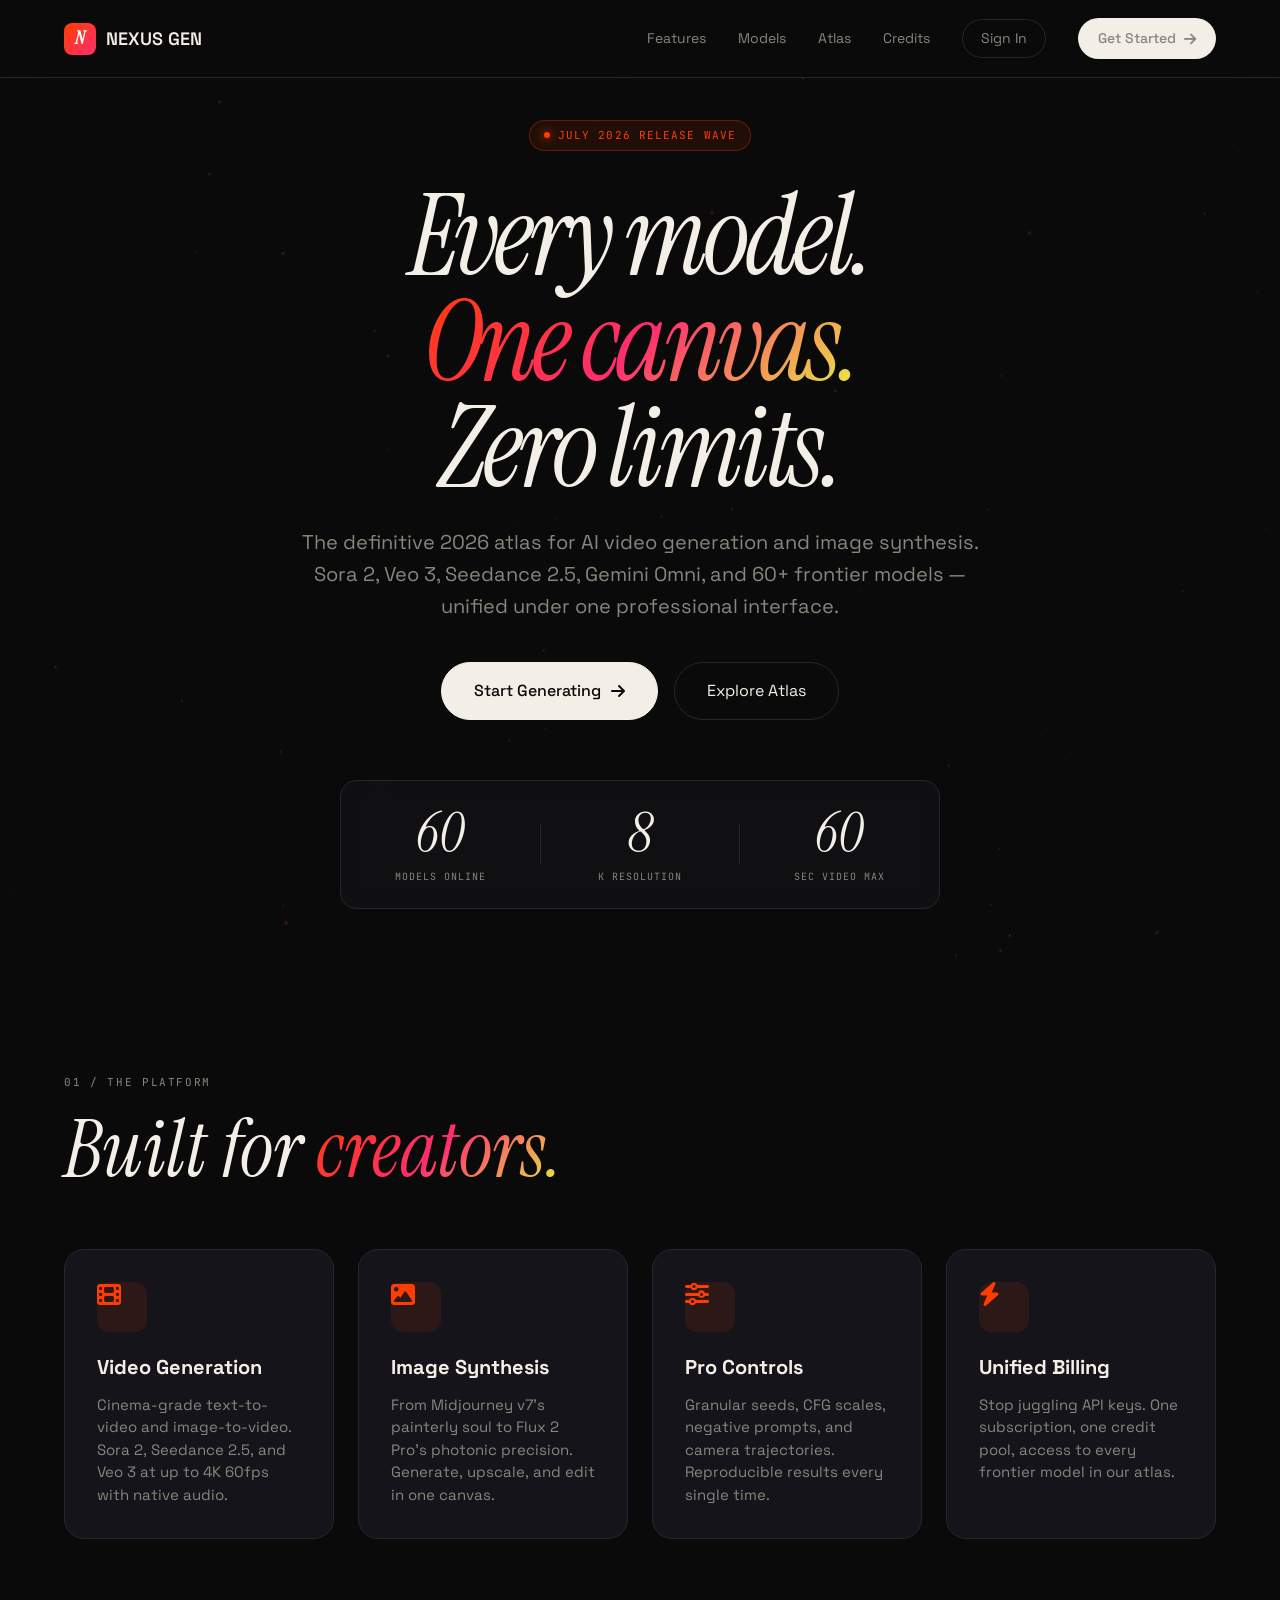
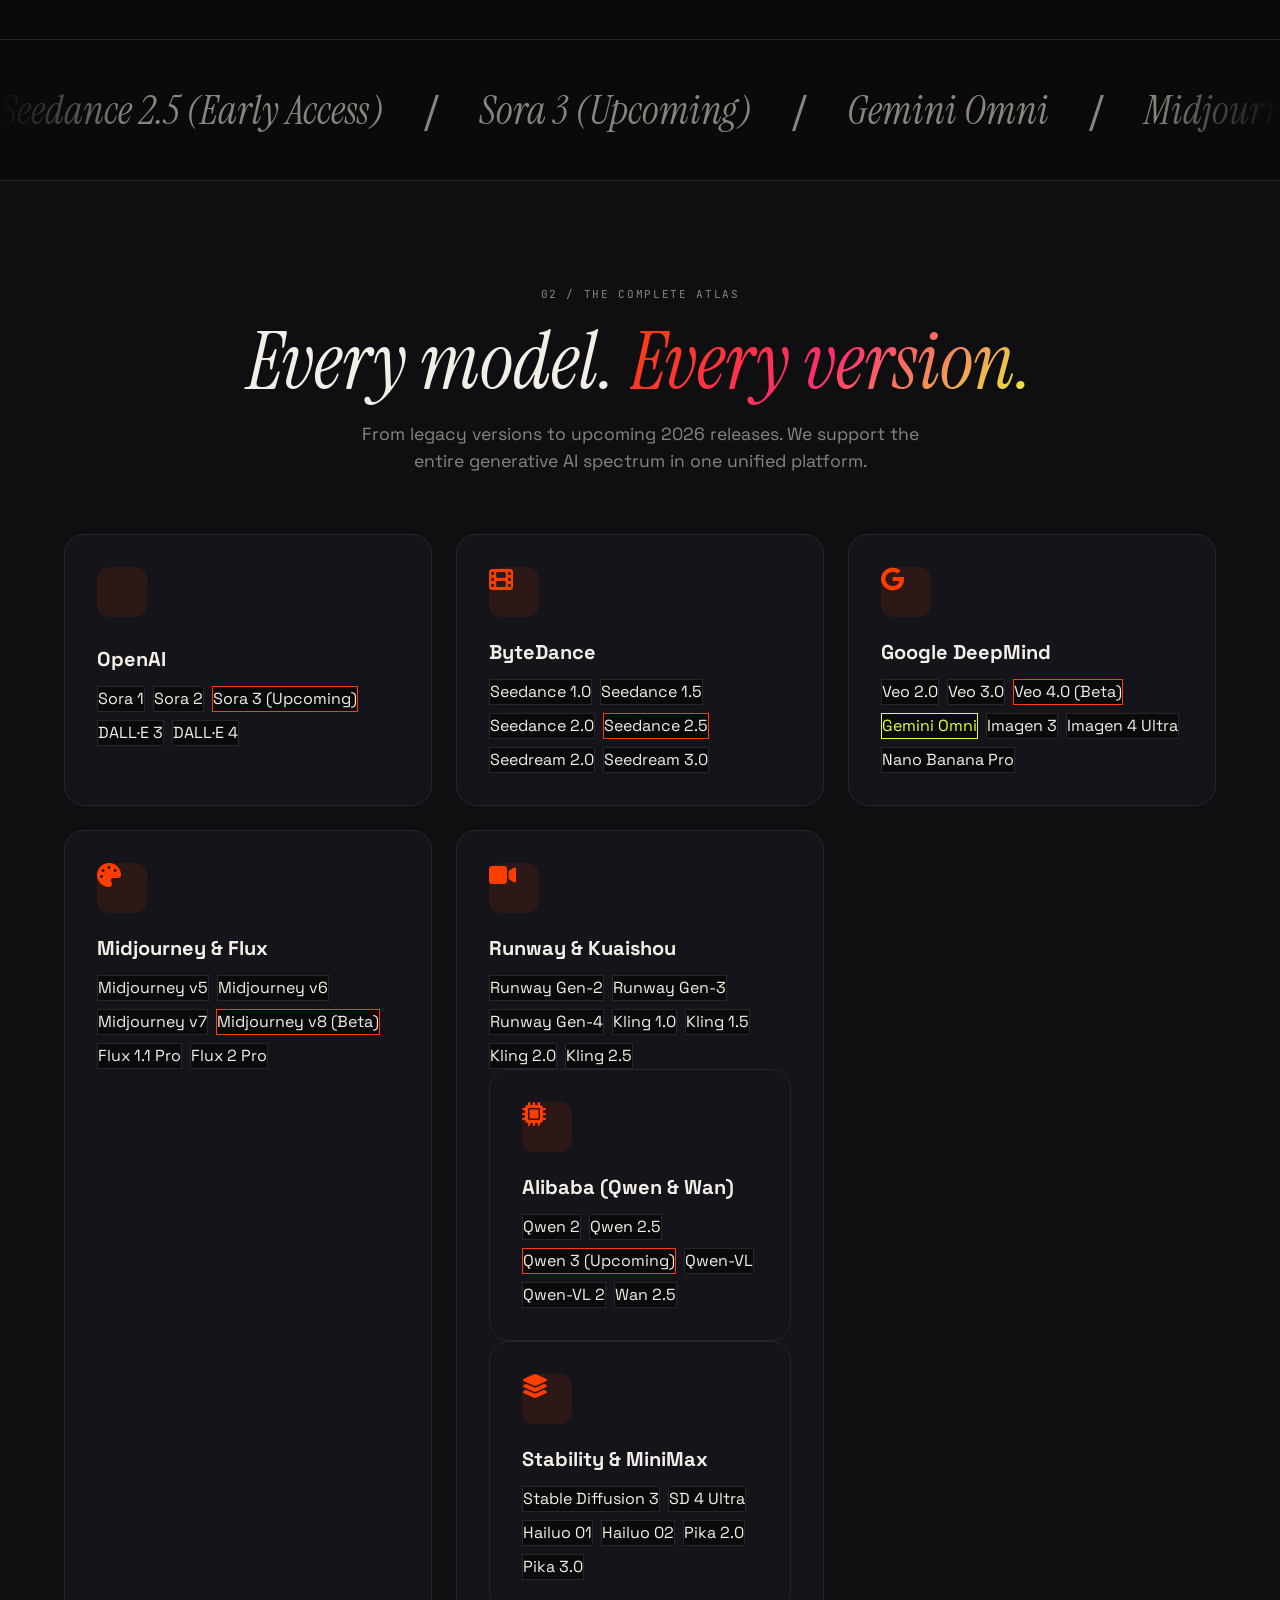
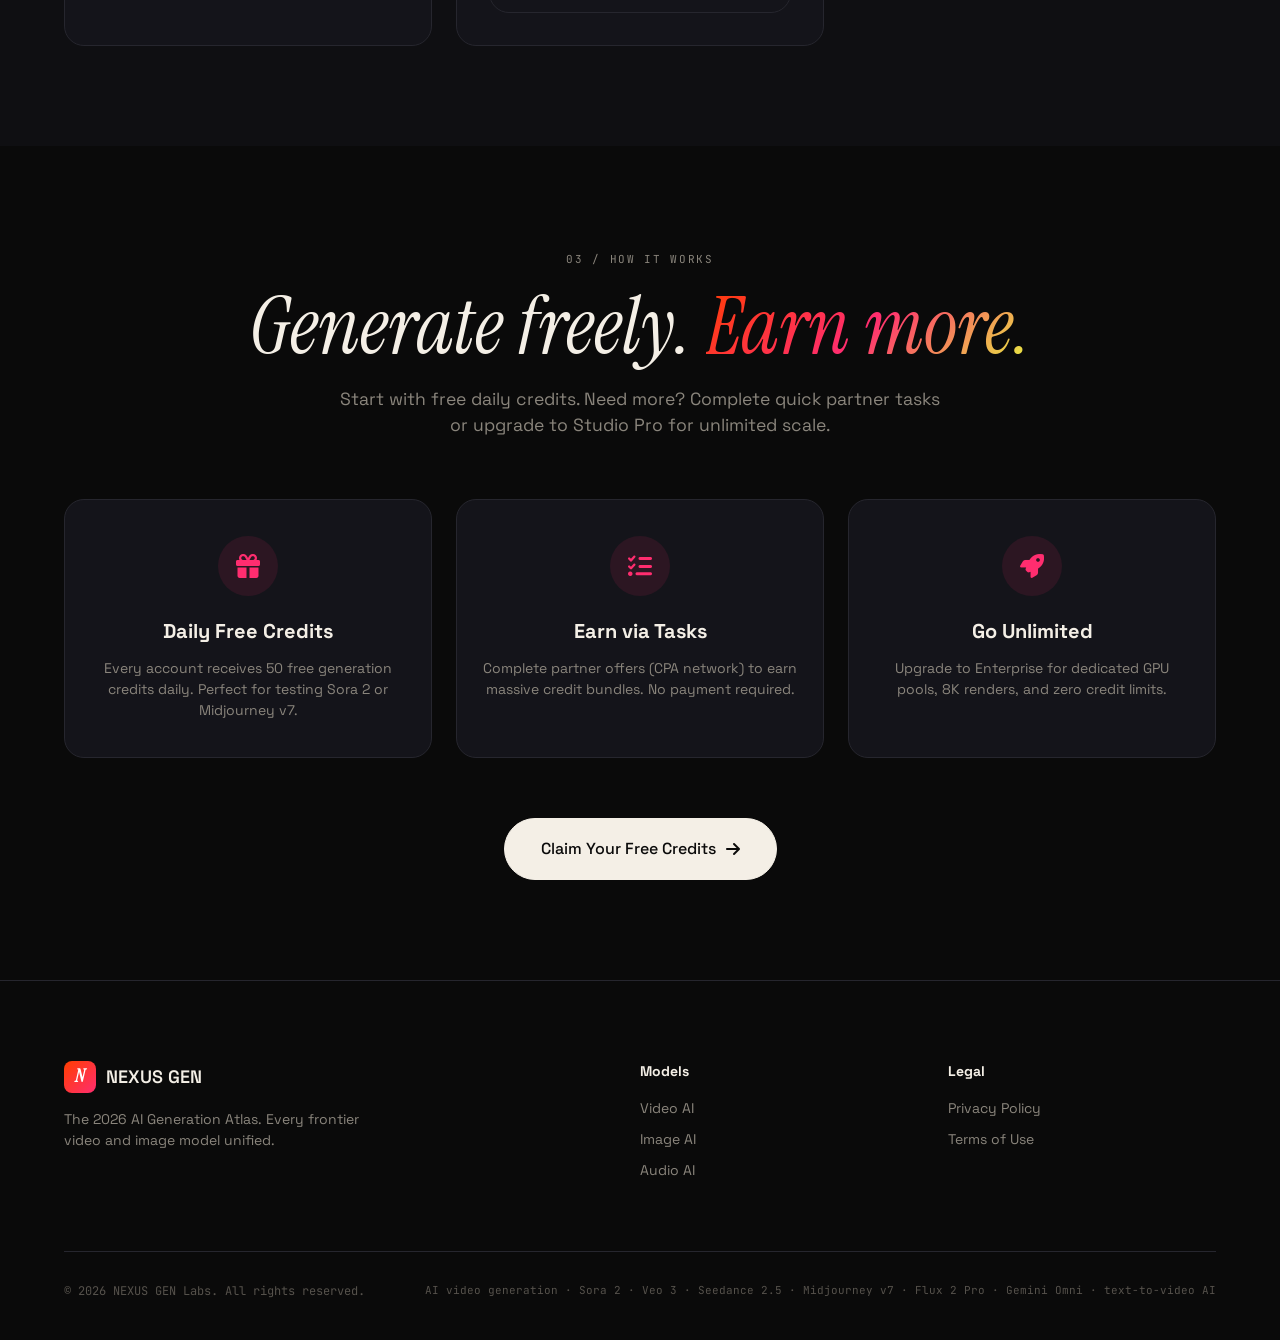
==== commit c21f671b: "Revise SEO meta tags and add Qwen models Updated keywords meta tag and added new model entries." ====
--- a/index.html
+++ b/index.html
@@ -18,7 +18,7 @@
     
     <!-- SEO Meta Tags  -->
     <meta name="description" content="The definitive 2026 atlas for AI video and image generation. Access every model version from Seedance 1.0 to 2.5, Sora 1 to Sora 3, Midjourney v5 to v8, Veo 2 to Veo 4, and DALL-E 3 to 4. Start generating with free credits.">
-    <meta name="keywords" content="Sora 1, Sora 2, Sora 3, Seedance 1.0, Seedance 1.5, Seedance 2.0, Seedance 2.5, Veo 2, Veo 3, Veo 4, Gemini Omni, Midjourney v5, Midjourney v6, Midjourney v7, Midjourney v8, Flux 1 Pro, Flux 2 Pro, DALL-E 3, DALL-E 4, Stable Diffusion 3, SD 4 Ultra, Imagen 3, Imagen 4 Ultra, Nano Banana Pro, AI video generation, AI image generation">
+    <meta name="keywords" content="Sora 1, Sora 2, Sora 3, Seedance 1.0, Seedance 1.5, Seedance 2.0, Seedance 2.5, Veo 2, Veo 3, Veo 4, Gemini Omni, Qwen 2, Qwen 2.5, Qwen 3, Qwen-VL, Midjourney v5, Midjourney v6, Midjourney v7, Midjourney v8, Flux 1 Pro, Flux 2 Pro, DALL-E 3, DALL-E 4, Stable Diffusion 3, SD 4 Ultra, Imagen 3, Imagen 4 Ultra, Nano Banana Pro, AI video generation, AI image generation">
     
     <!-- Open Graph / Social Media Meta Tags -->
     <meta property="og:title" content="NEXUS GEN — The 2026 AI Generation Atlas">
@@ -156,6 +156,7 @@
                 <span class="display-text">Nano Banana Pro</span><span class="separator">/</span>
                 <span class="display-text">DALL·E 4</span><span class="separator">/</span>
                 <span class="display-text">Runway Gen-4</span><span class="separator">/</span>
+                <span class="display-text">Qwen 3 (Upcoming)</span><span class="separator">/</span>
                 <!-- Duplicate for seamless loop -->
                 <span class="display-text">Seedance 2.5 (Early Access)</span><span class="separator">/</span>
                 <span class="display-text">Sora 3 (Upcoming)</span><span class="separator">/</span>
@@ -166,7 +167,9 @@
                 <span class="display-text">Nano Banana Pro</span><span class="separator">/</span>
                 <span class="display-text">DALL·E 4</span><span class="separator">/</span>
                 <span class="display-text">Runway Gen-4</span><span class="separator">/</span>
-            </div>
+                <span class="display-text">Qwen 3 (Upcoming)</span><span class="separator">/</span>  
+            </div> 
+        
         </div>
     </section>
 
@@ -249,6 +252,19 @@
                         <span class="pill" style="background: var(--bg); border: 1px solid var(--border);">Kling 2.0</span>
                         <span class="pill" style="background: var(--bg); border: 1px solid var(--border);">Kling 2.5</span>
                     </div>
+                                    <!-- Alibaba Models -->
+                <div class="feature-card reveal">
+                    <i class="fa-solid fa-microchip feature-icon"></i>
+                    <h3>Alibaba (Qwen & Wan)</h3>
+                    <div style="display: flex; flex-wrap: wrap; gap: 8px; margin-top: 12px;">
+                        <span class="pill" style="background: var(--bg); border: 1px solid var(--border);">Qwen 2</span>
+                        <span class="pill" style="background: var(--bg); border: 1px solid var(--border);">Qwen 2.5</span>
+                        <span class="pill" style="background: var(--bg); border: 1px solid var(--accent);">Qwen 3 (Upcoming)</span>
+                        <span class="pill" style="background: var(--bg); border: 1px solid var(--border);">Qwen-VL</span>
+                        <span class="pill" style="background: var(--bg); border: 1px solid var(--border);">Qwen-VL 2</span>
+                        <span class="pill" style="background: var(--bg); border: 1px solid var(--border);">Wan 2.5</span>
+                    </div>
+                
                 </div>
 
                 <!-- Stability & Others -->
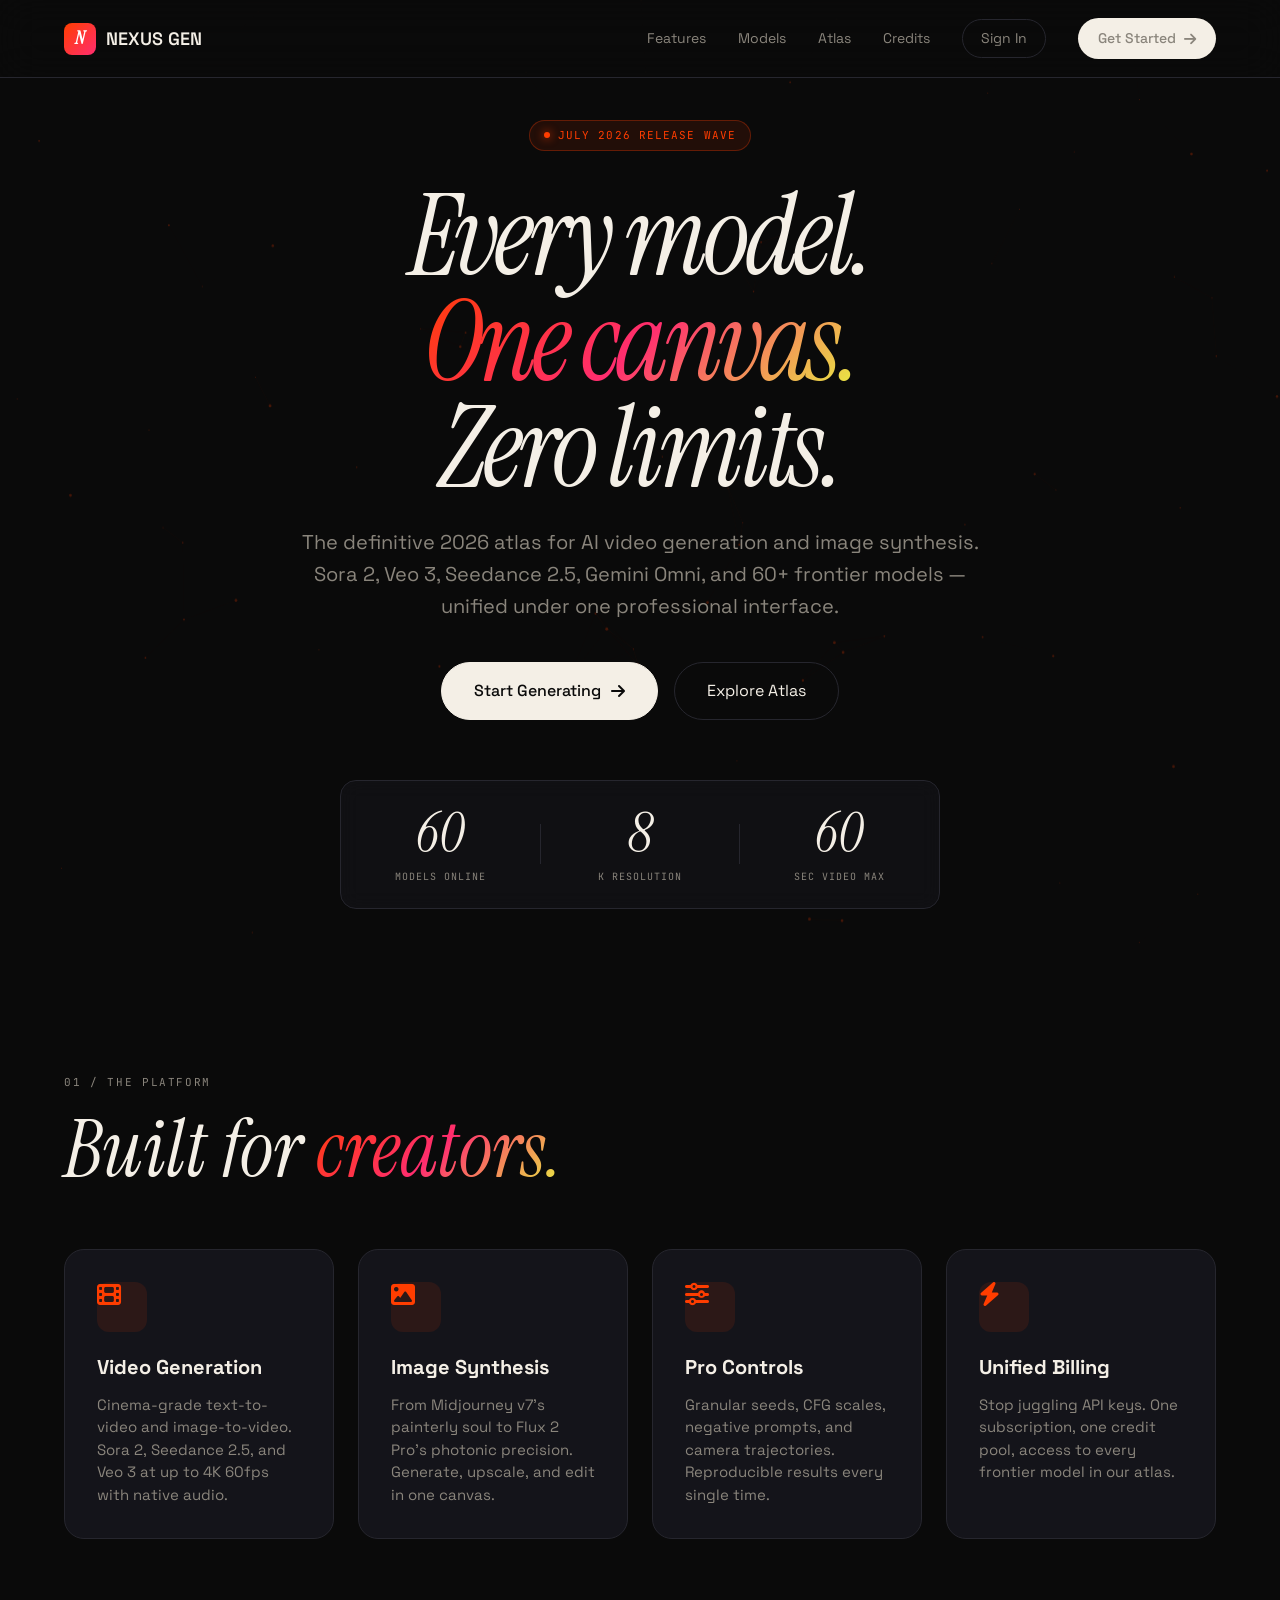
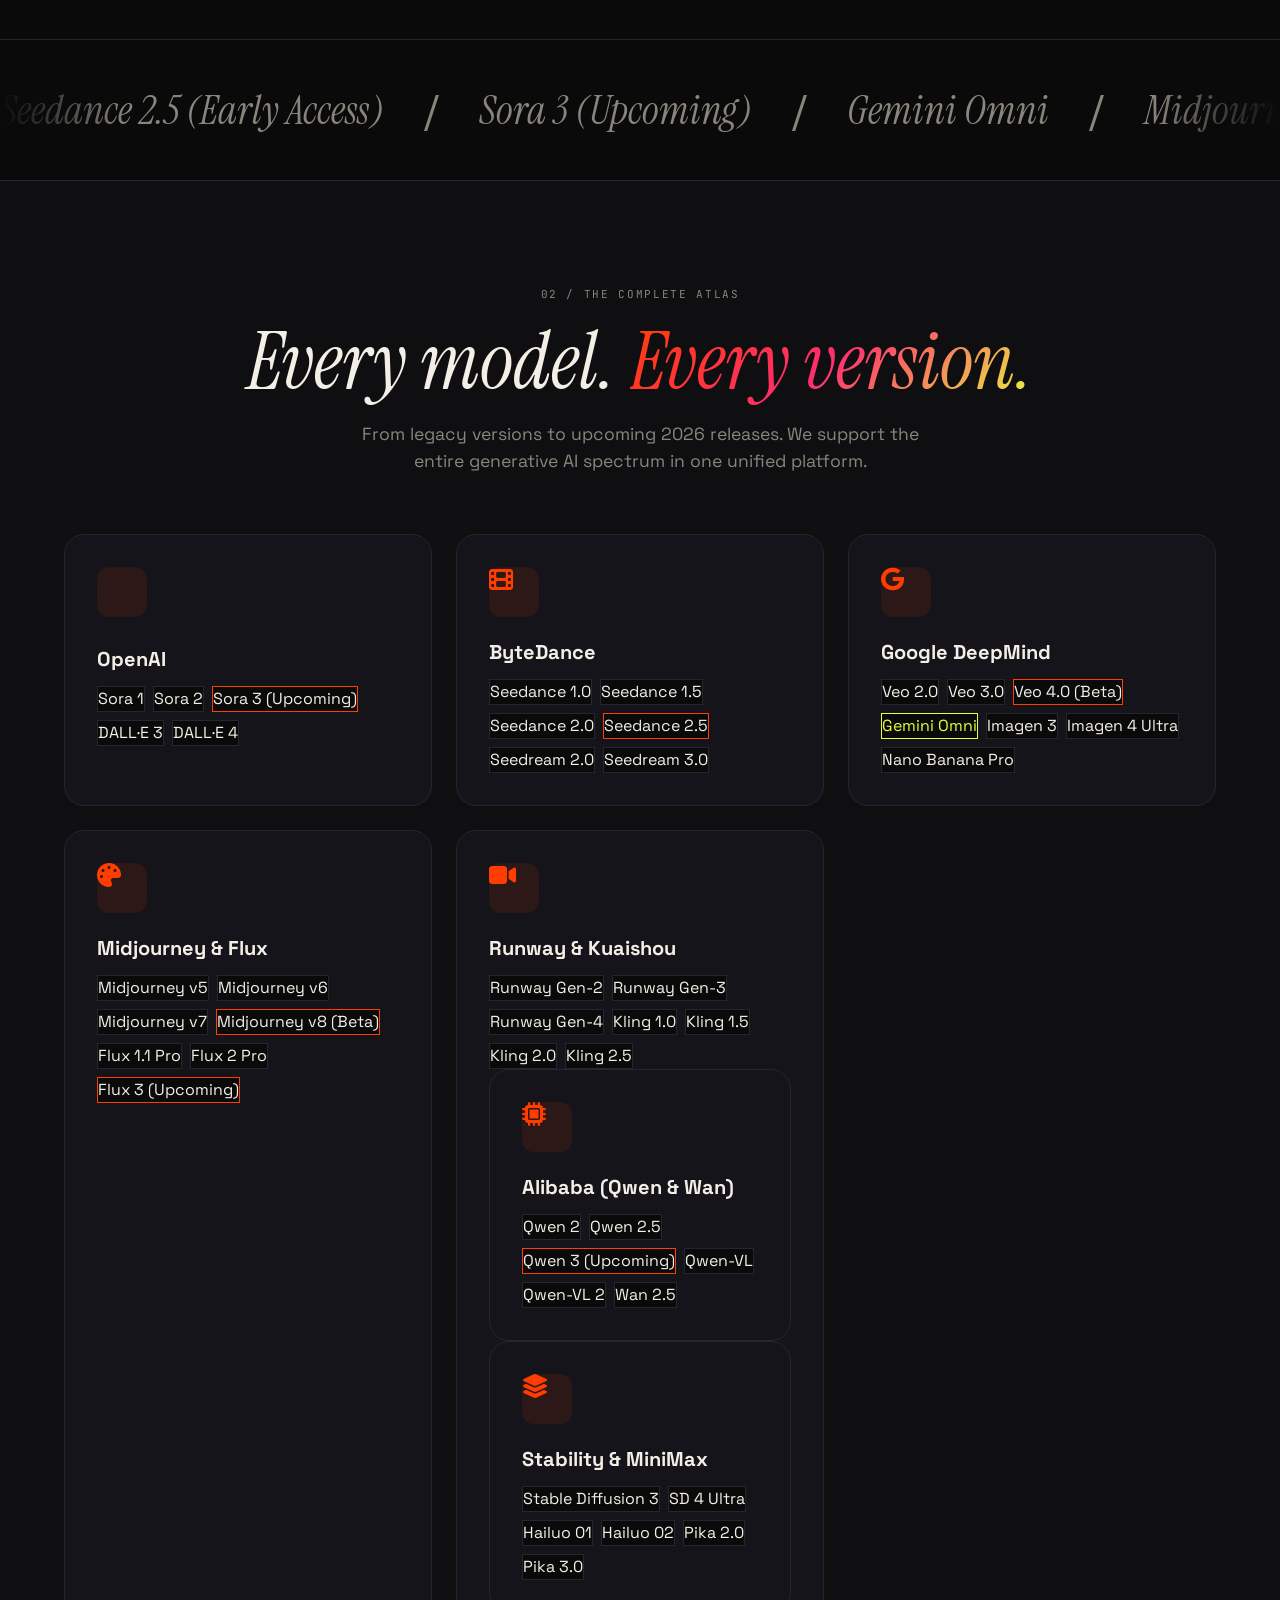
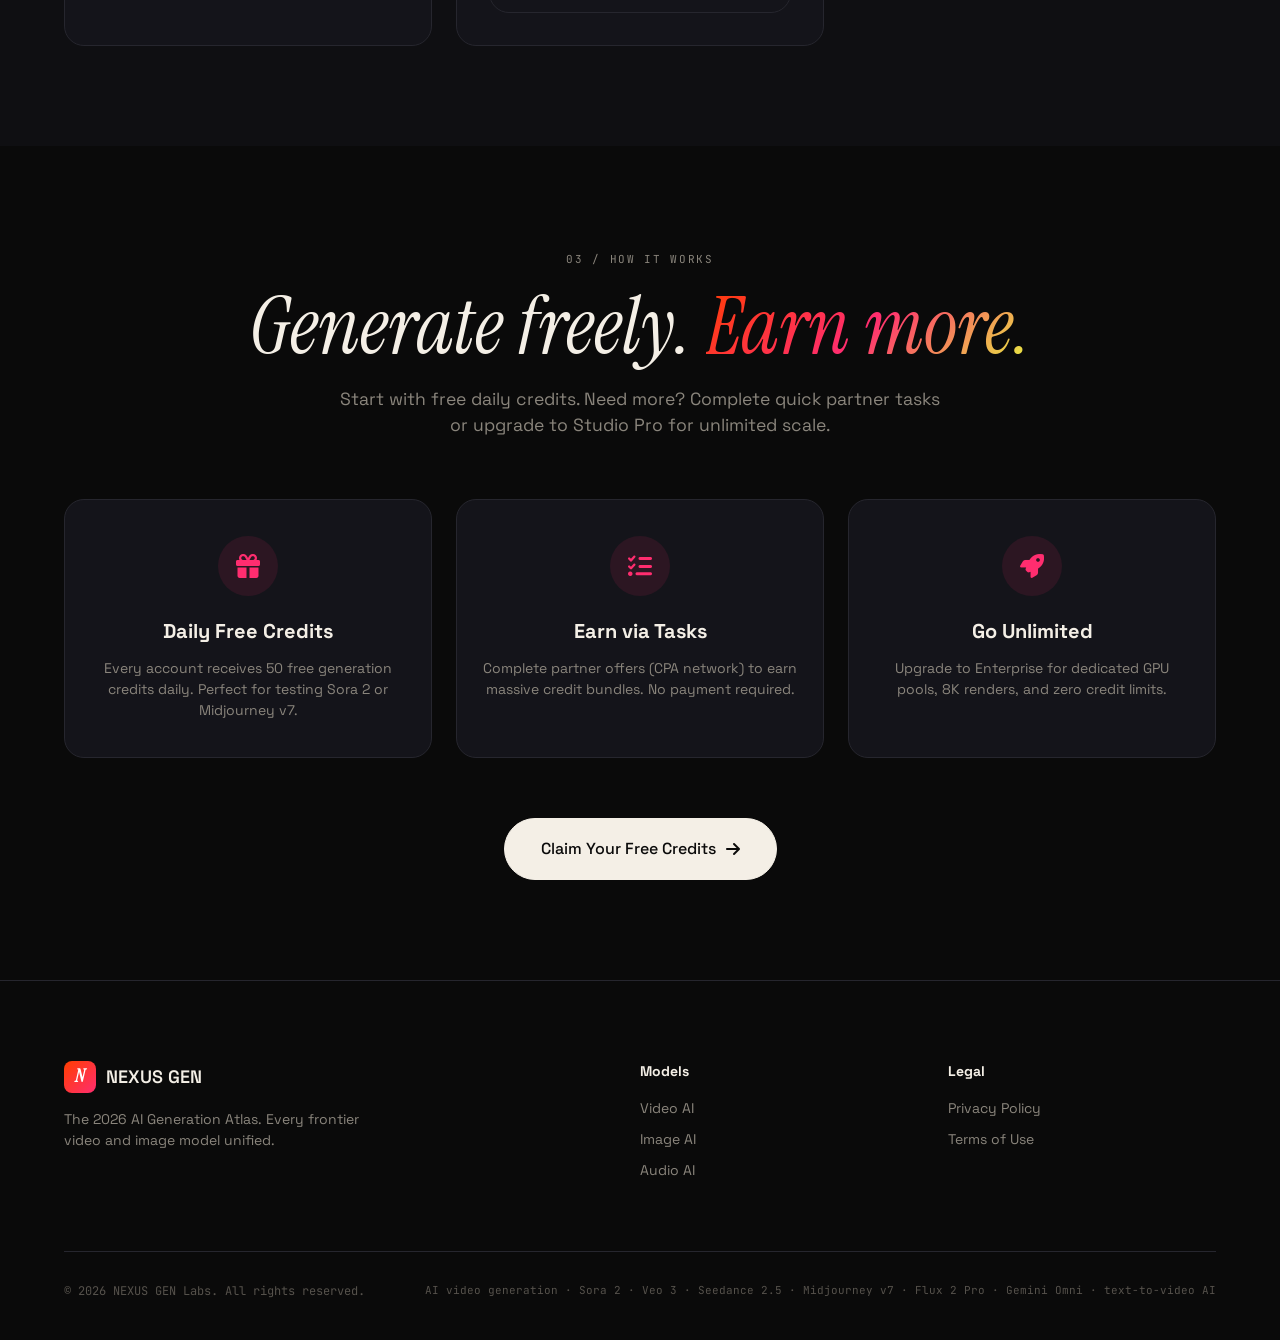
==== commit 065cd656: "Update SEO keywords and add Flux 3 (Multimodal)" ====
--- a/index.html
+++ b/index.html
@@ -18,7 +18,7 @@
     
     <!-- SEO Meta Tags  -->
     <meta name="description" content="The definitive 2026 atlas for AI video and image generation. Access every model version from Seedance 1.0 to 2.5, Sora 1 to Sora 3, Midjourney v5 to v8, Veo 2 to Veo 4, and DALL-E 3 to 4. Start generating with free credits.">
-    <meta name="keywords" content="Sora 1, Sora 2, Sora 3, Seedance 1.0, Seedance 1.5, Seedance 2.0, Seedance 2.5, Veo 2, Veo 3, Veo 4, Gemini Omni, Qwen 2, Qwen 2.5, Qwen 3, Qwen-VL, Midjourney v5, Midjourney v6, Midjourney v7, Midjourney v8, Flux 1 Pro, Flux 2 Pro, DALL-E 3, DALL-E 4, Stable Diffusion 3, SD 4 Ultra, Imagen 3, Imagen 4 Ultra, Nano Banana Pro, AI video generation, AI image generation">
+    <meta name="keywords" content="Sora 1, Sora 2, Sora 3, Seedance 1.0, Seedance 1.5, Seedance 2.0, Seedance 2.5, Veo 2, Veo 3, Veo 4, Gemini Omni, Qwen 2, Qwen 2.5, Qwen 3, Qwen-VL, ChatGPT Image, ChatGPT image generator, Midjourney v5, Midjourney v6, Midjourney v7, Midjourney v8, Flux 1 Pro, Flux 2 Pro, Flux 3, Flux 3 Multimodal, DALL-E 3, DALL-E 4, Stable Diffusion 3, SD 4 Ultra, Imagen 3, Imagen 4 Ultra, Nano Banana Pro, AI video generation, AI image generation">
     
     <!-- Open Graph / Social Media Meta Tags -->
     <meta property="og:title" content="NEXUS GEN — The 2026 AI Generation Atlas">
@@ -157,6 +157,7 @@
                 <span class="display-text">DALL·E 4</span><span class="separator">/</span>
                 <span class="display-text">Runway Gen-4</span><span class="separator">/</span>
                 <span class="display-text">Qwen 3 (Upcoming)</span><span class="separator">/</span>
+                <span class="display-text">Flux 3 (Multimodal)</span><span class="separator">/</span>
                 <!-- Duplicate for seamless loop -->
                 <span class="display-text">Seedance 2.5 (Early Access)</span><span class="separator">/</span>
                 <span class="display-text">Sora 3 (Upcoming)</span><span class="separator">/</span>
@@ -167,7 +168,8 @@
                 <span class="display-text">Nano Banana Pro</span><span class="separator">/</span>
                 <span class="display-text">DALL·E 4</span><span class="separator">/</span>
                 <span class="display-text">Runway Gen-4</span><span class="separator">/</span>
-                <span class="display-text">Qwen 3 (Upcoming)</span><span class="separator">/</span>  
+                <span class="display-text">Qwen 3 (Upcoming)</span><span class="separator">/</span>
+                <span class="display-text">Flux 3 (Multimodal)</span><span class="separator">/</span>
             </div> 
         
         </div>
@@ -236,6 +238,7 @@
                         <span class="pill" style="background: var(--bg); border: 1px solid var(--accent);">Midjourney v8 (Beta)</span>
                         <span class="pill" style="background: var(--bg); border: 1px solid var(--border);">Flux 1.1 Pro</span>
                         <span class="pill" style="background: var(--bg); border: 1px solid var(--border);">Flux 2 Pro</span>
+                        <span class="pill" style="background: var(--bg); border: 1px solid var(--accent);">Flux 3 (Upcoming)</span>
                     </div>
                 </div>
 
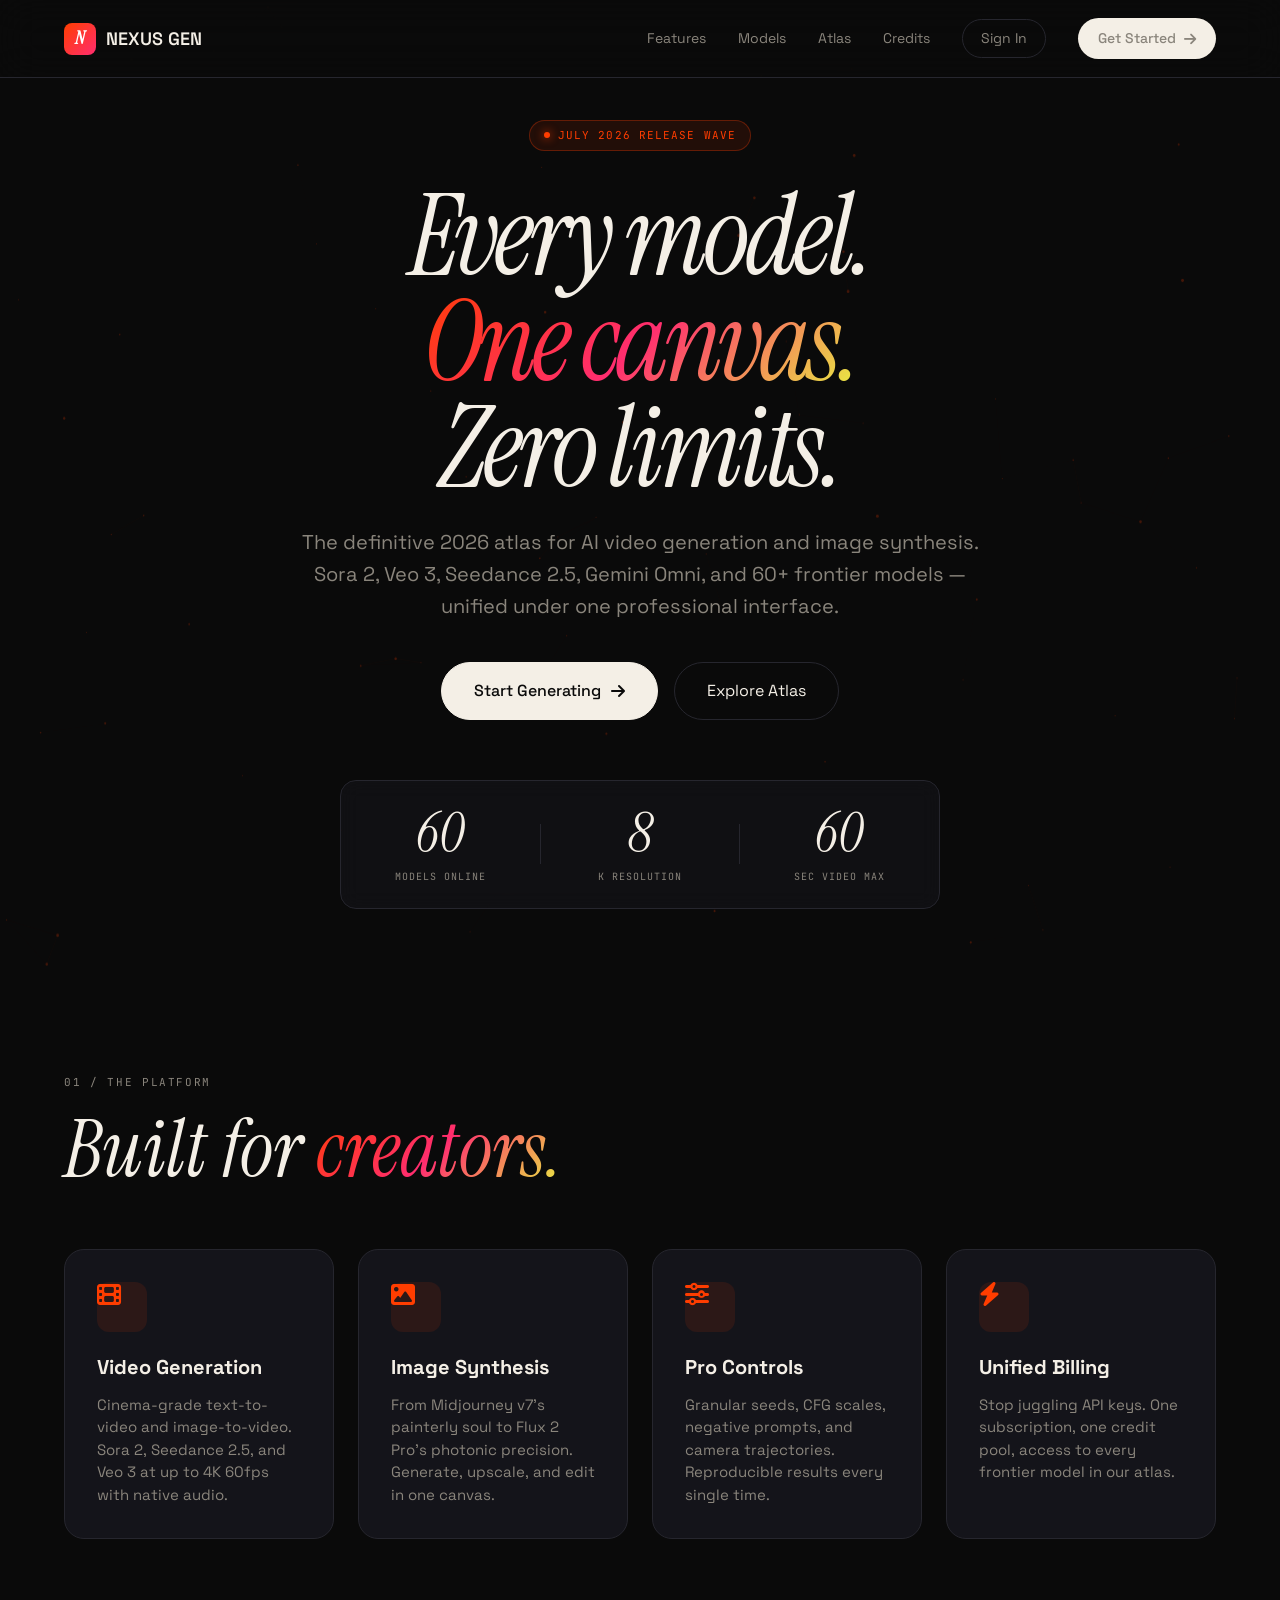
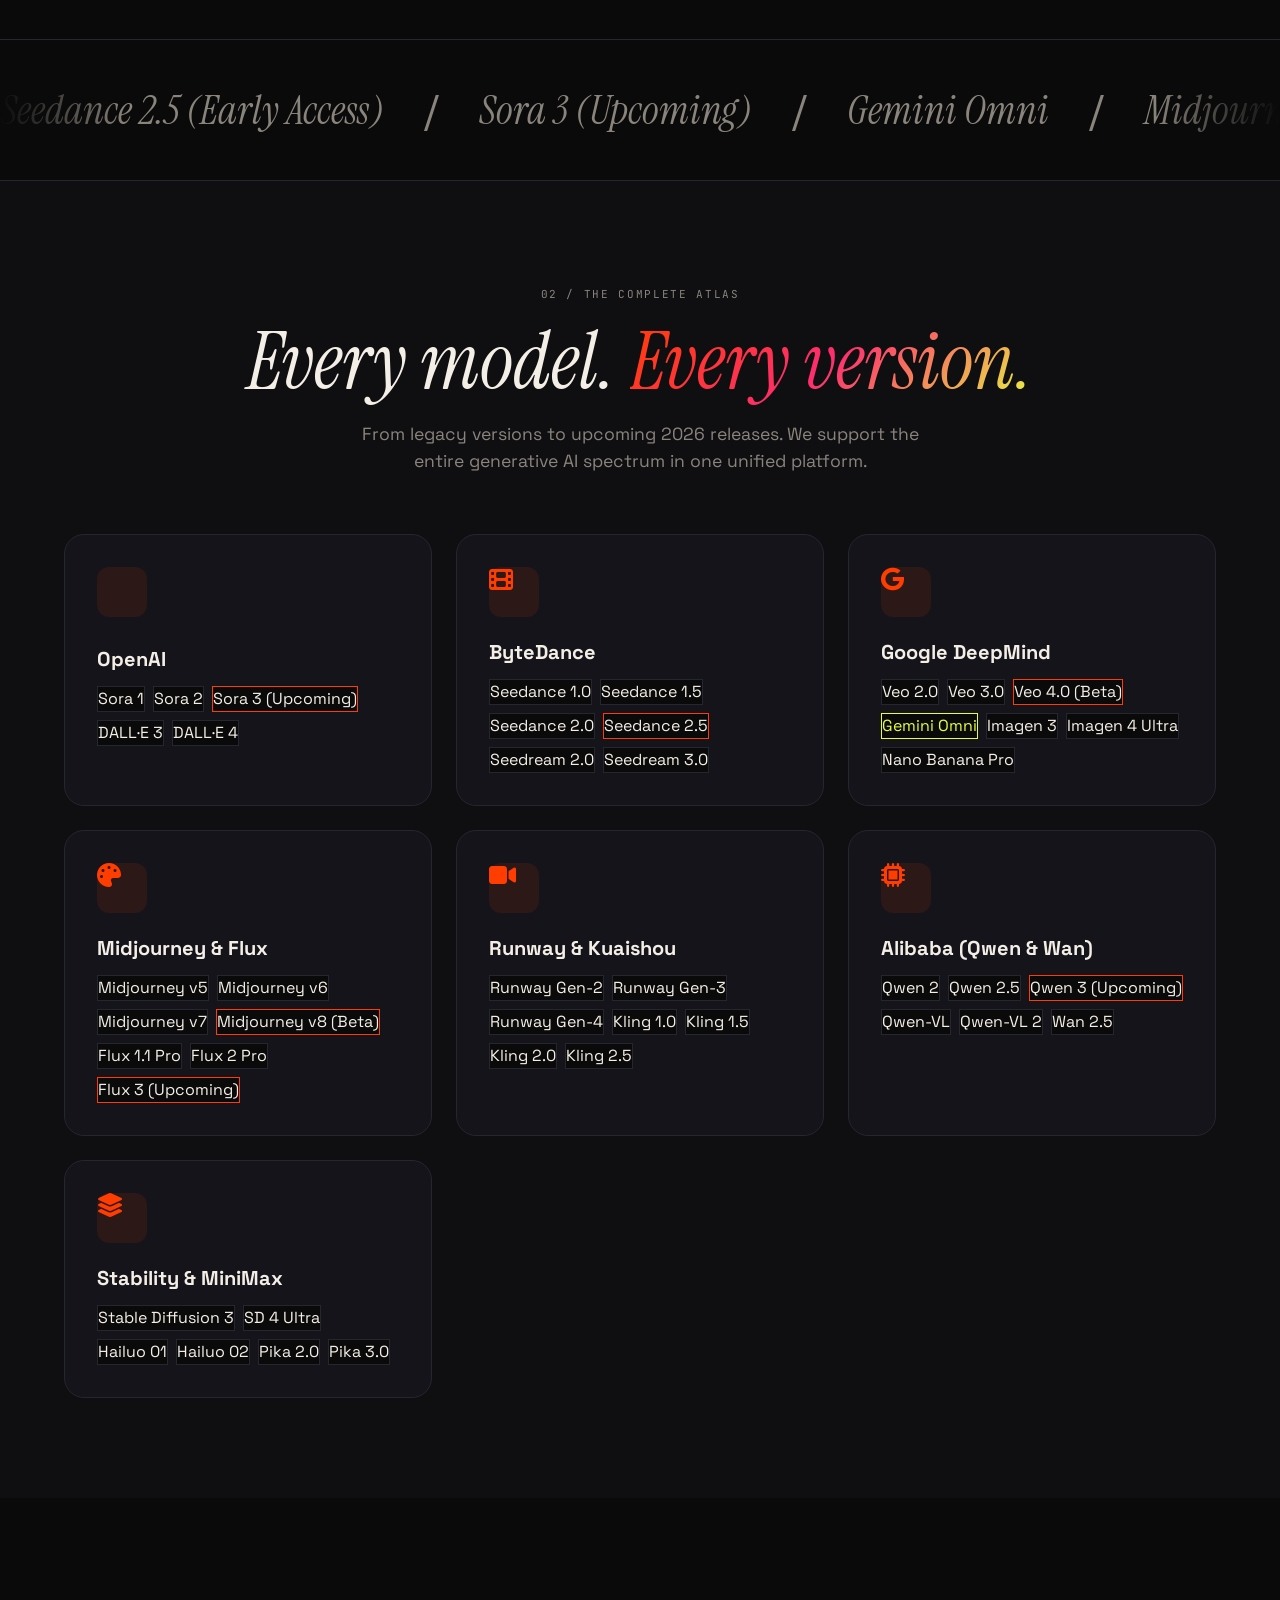
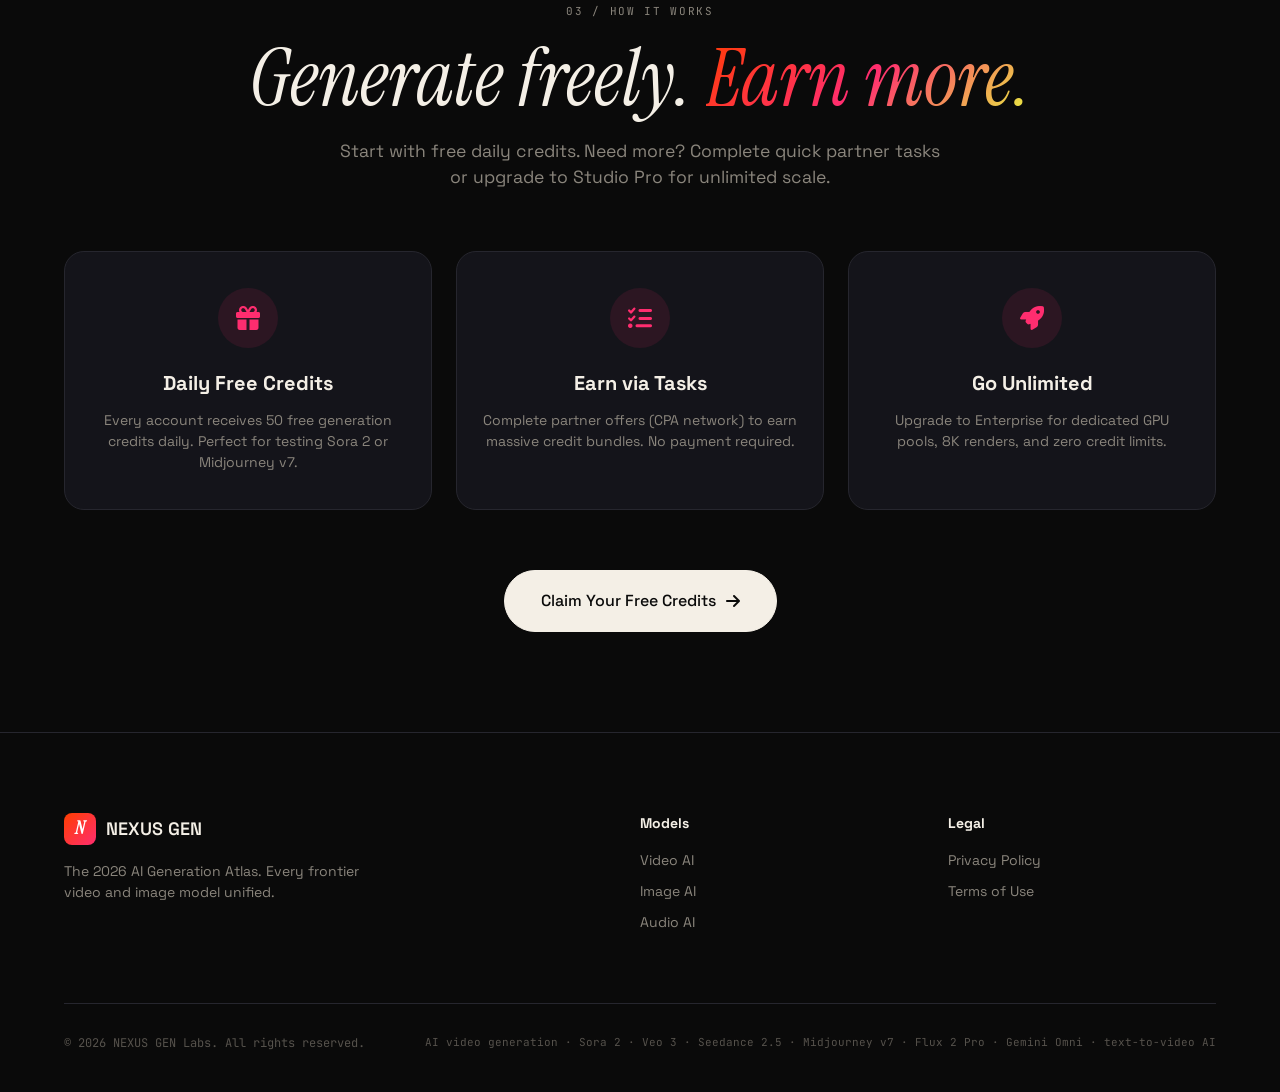
==== commit c25f4585: "Update navigation link and adjust comments in HTML" ====
--- a/index.html
+++ b/index.html
@@ -47,7 +47,7 @@
     <!-- Navigation -->
     <nav class="navbar">
         <div class="nav-container">
-            <a href="index" class="logo">
+            <a href="/" class="logo">
                 <div class="logo-mark">N</div>
                 <span>NEXUS GEN</span>
             </a>
@@ -242,7 +242,7 @@
                     </div>
                 </div>
 
-                <!-- Other Video Models -->
+                                <!-- Other Video Models -->
                 <div class="feature-card reveal">
                     <i class="fa-solid fa-video feature-icon"></i>
                     <h3>Runway & Kuaishou</h3>
@@ -255,7 +255,9 @@
                         <span class="pill" style="background: var(--bg); border: 1px solid var(--border);">Kling 2.0</span>
                         <span class="pill" style="background: var(--bg); border: 1px solid var(--border);">Kling 2.5</span>
                     </div>
-                                    <!-- Alibaba Models -->
+                </div> 
+
+                <!-- Alibaba Models -->
                 <div class="feature-card reveal">
                     <i class="fa-solid fa-microchip feature-icon"></i>
                     <h3>Alibaba (Qwen & Wan)</h3>
@@ -267,7 +269,6 @@
                         <span class="pill" style="background: var(--bg); border: 1px solid var(--border);">Qwen-VL 2</span>
                         <span class="pill" style="background: var(--bg); border: 1px solid var(--border);">Wan 2.5</span>
                     </div>
-                
                 </div>
 
                 <!-- Stability & Others -->
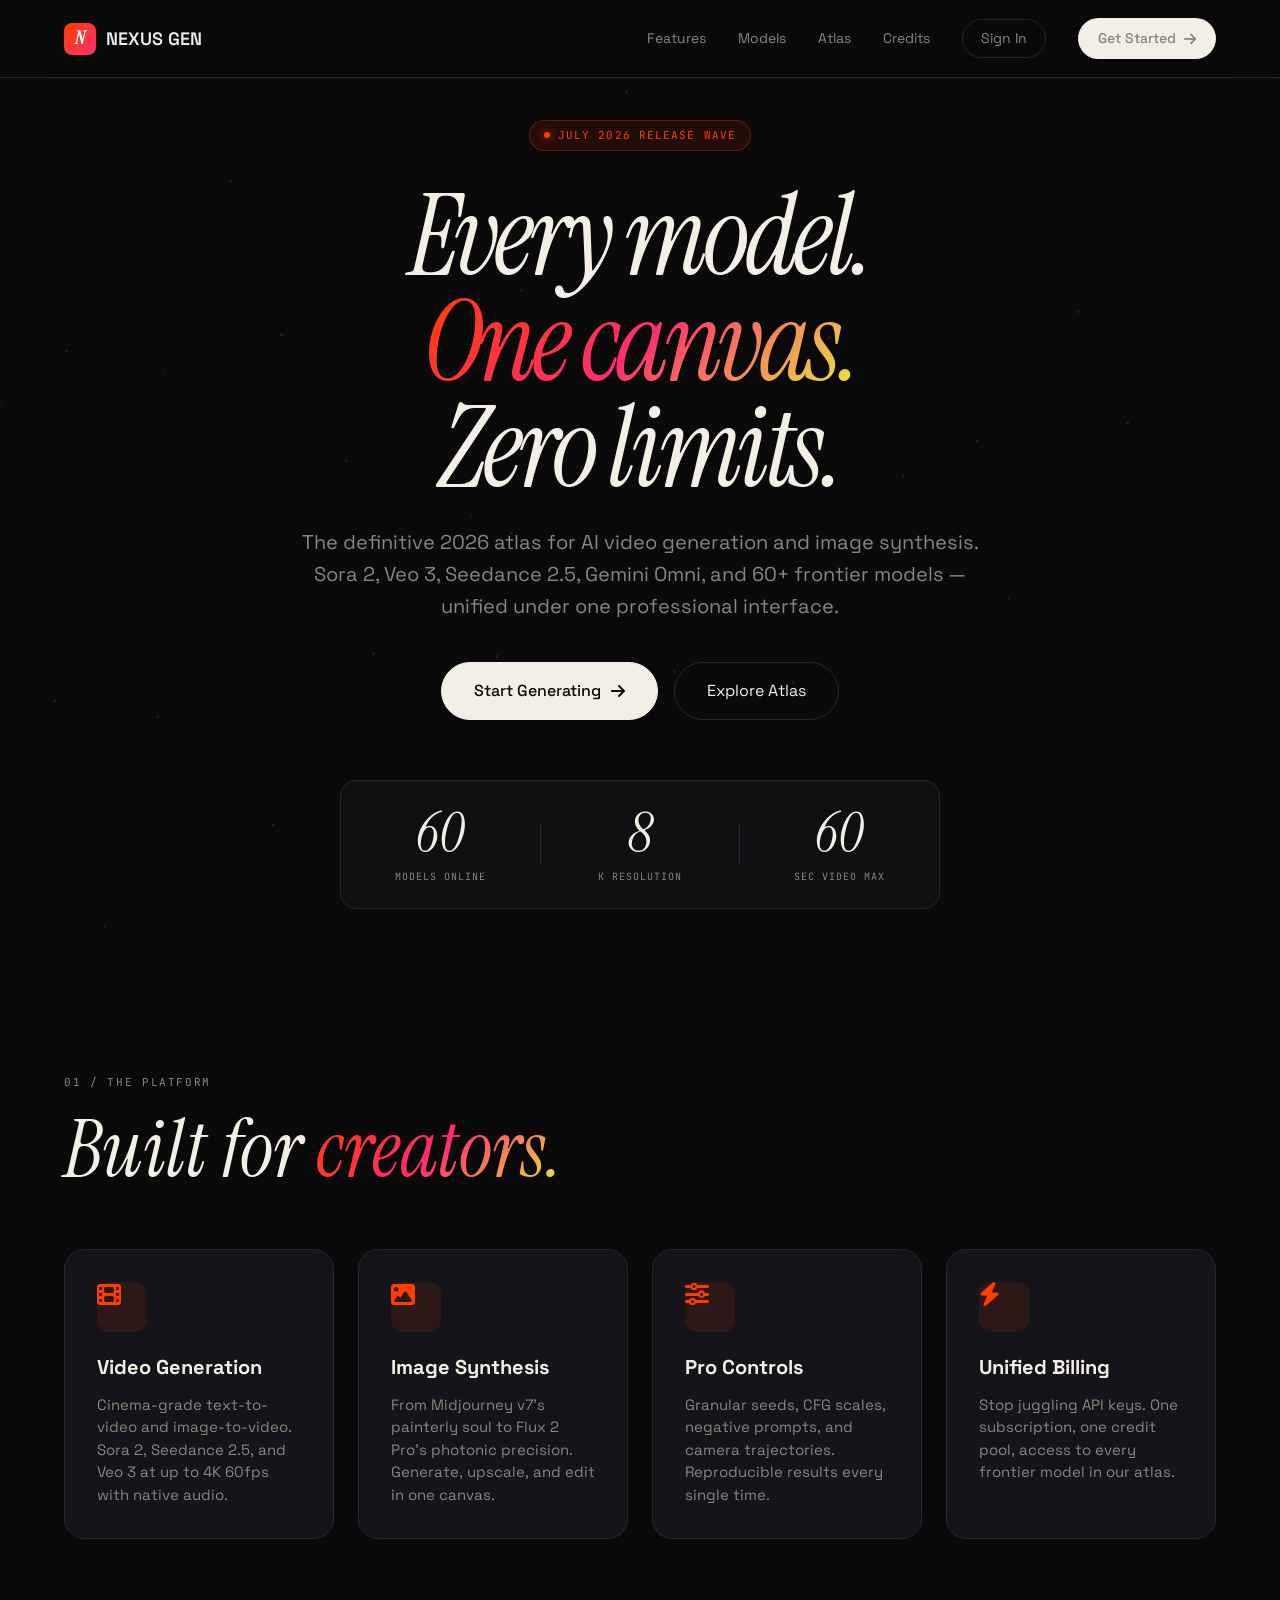
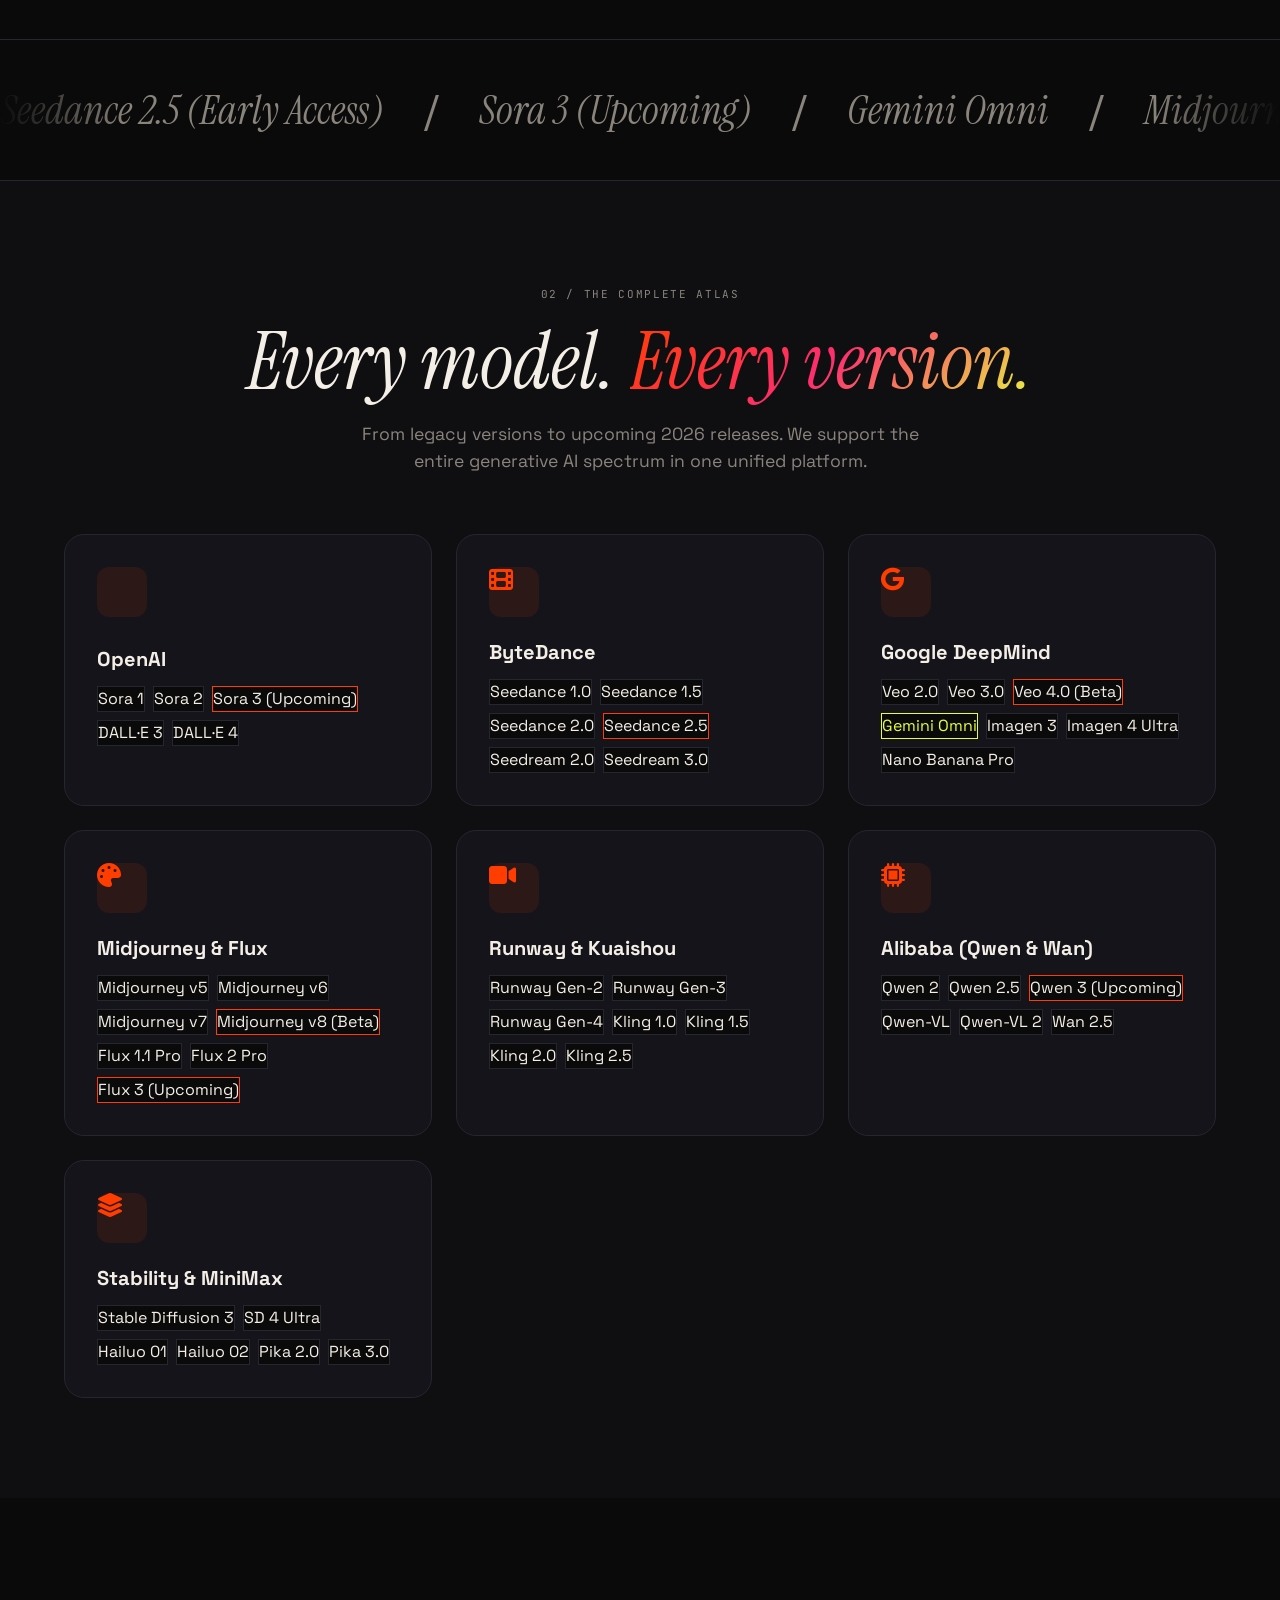
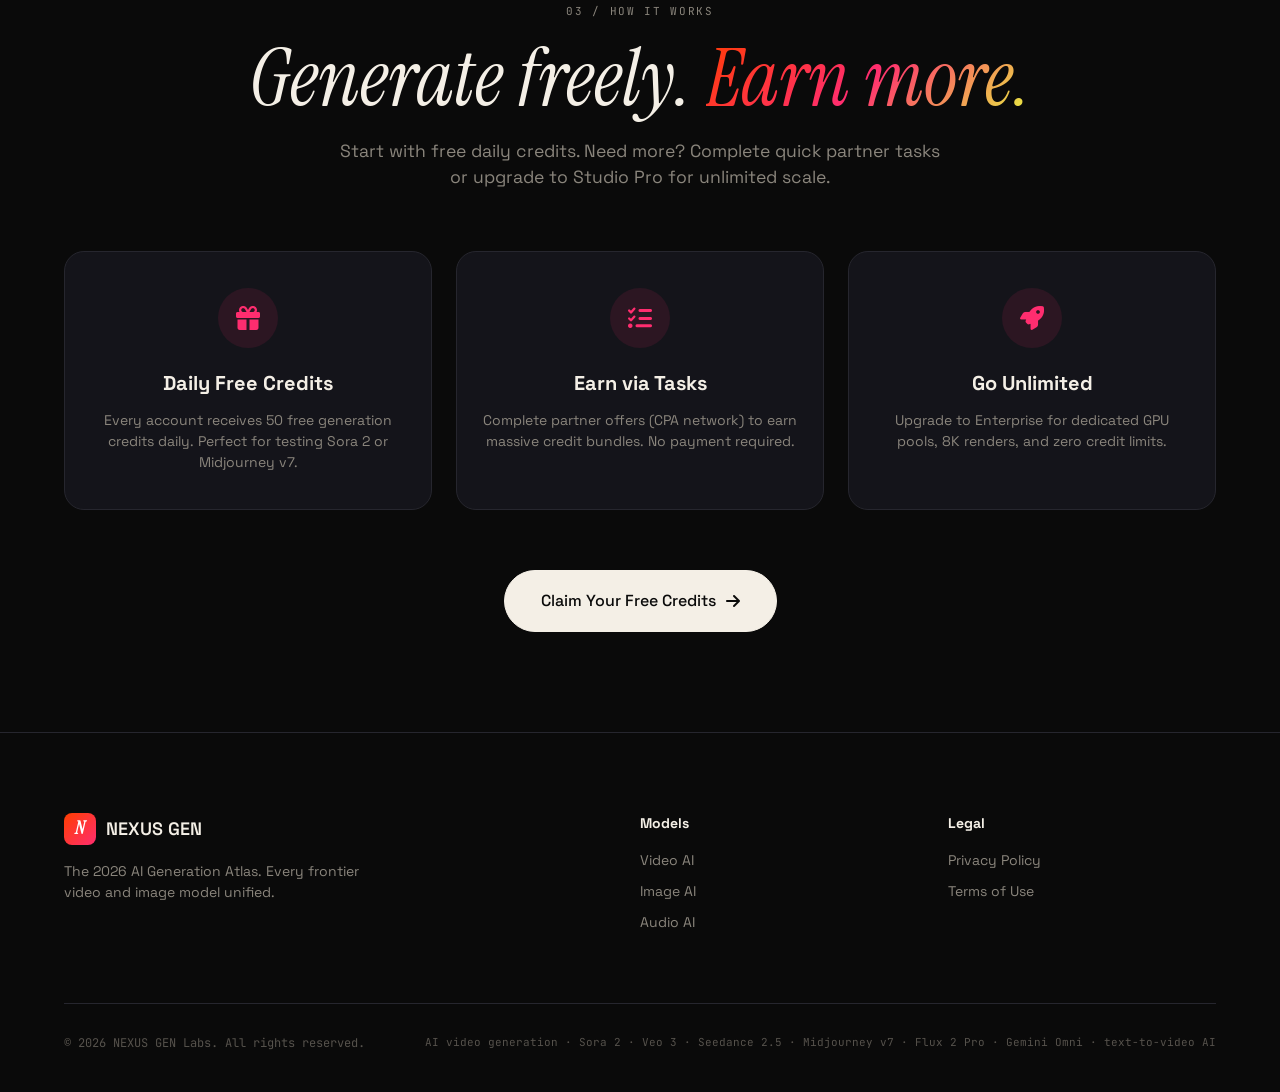
==== commit 5bc82fa4: "Replace favicon with external SVG file" ====
--- a/index.html
+++ b/index.html
@@ -32,7 +32,7 @@
     <meta name="twitter:description" content="Generate cinema-grade video and photonic images with 60+ AI models in one professional interface.">
     
     <!-- Favicon -->
-    <link rel="icon" href="data:image/svg+xml,<svg xmlns='http://www.w3.org/2000/svg' viewBox='0 0 100 100'><text y='.9em' font-size='90' x='10'>🧬</text></svg>" />
+    <link rel="icon" type="image/svg+xml" href="/favicon.svg" />
 
     <!-- Fonts & Styles -->
     <link rel="preconnect" href="https://fonts.googleapis.com">
